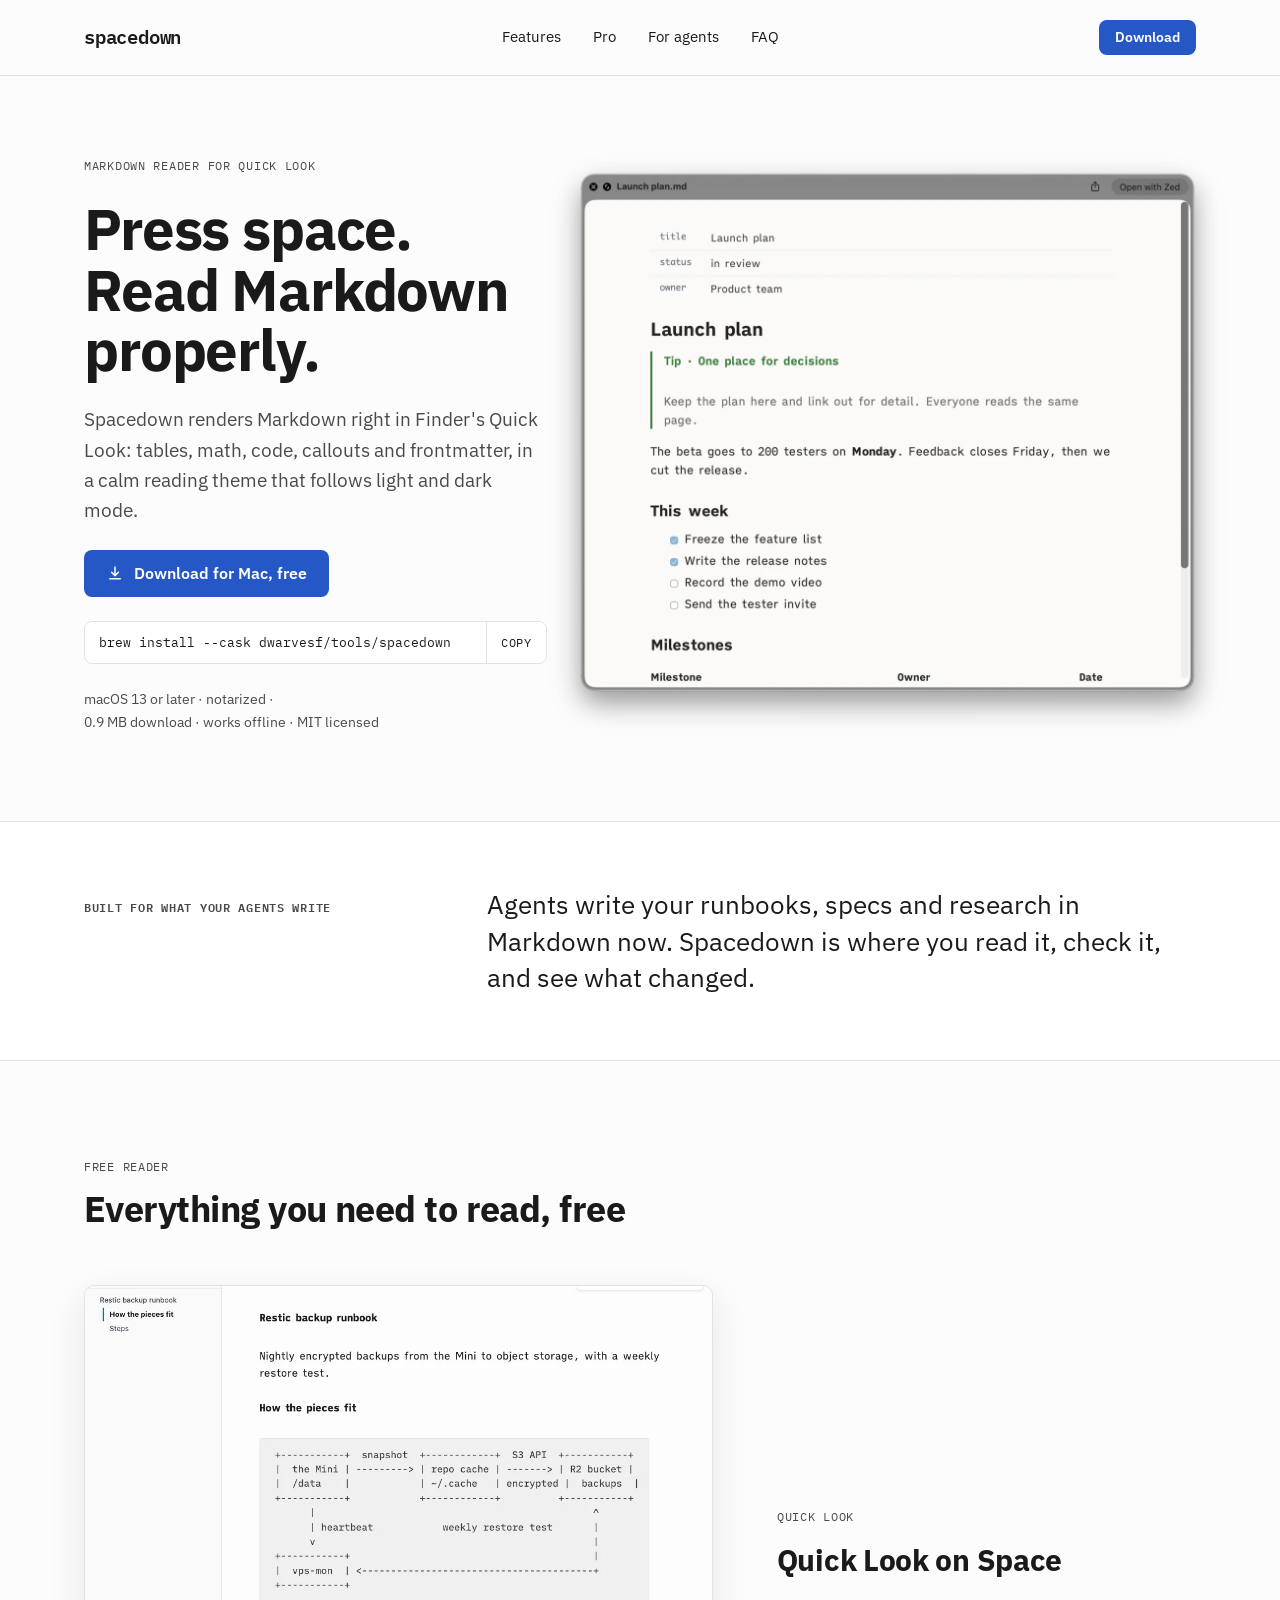
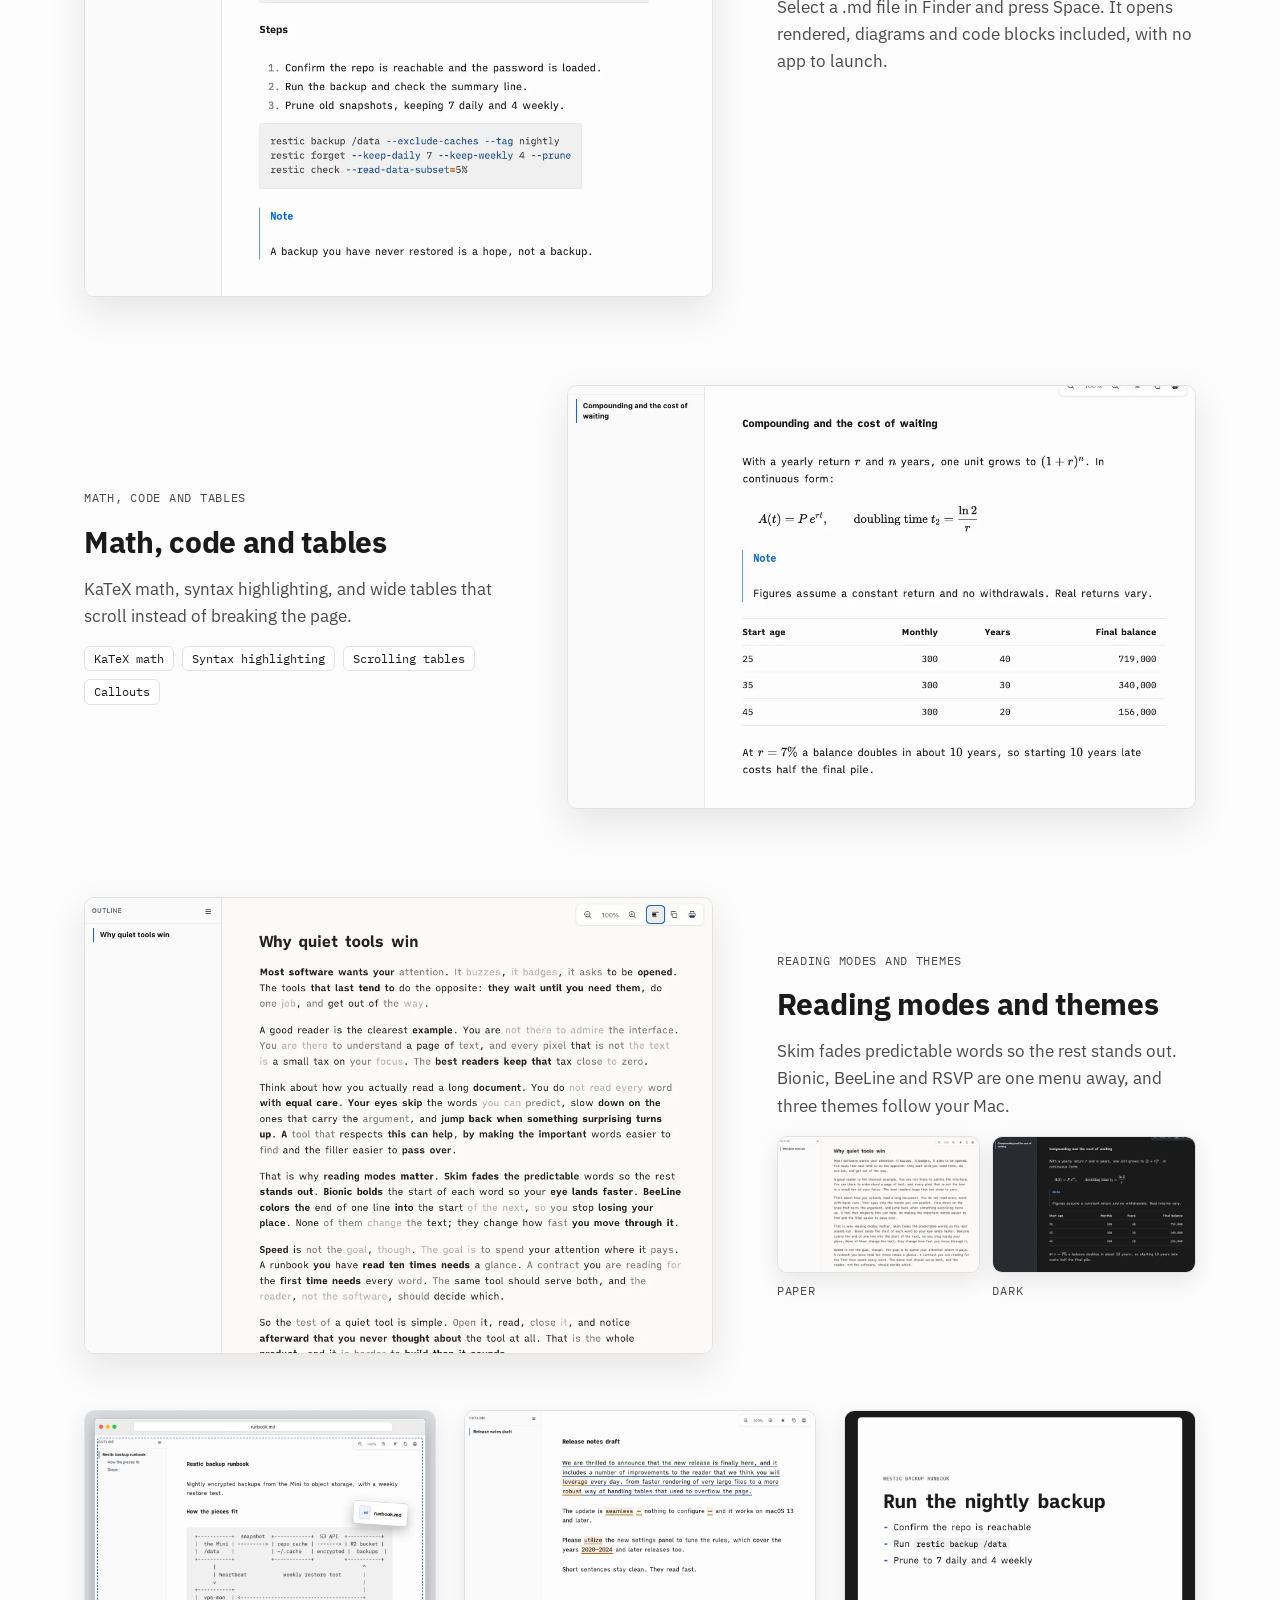
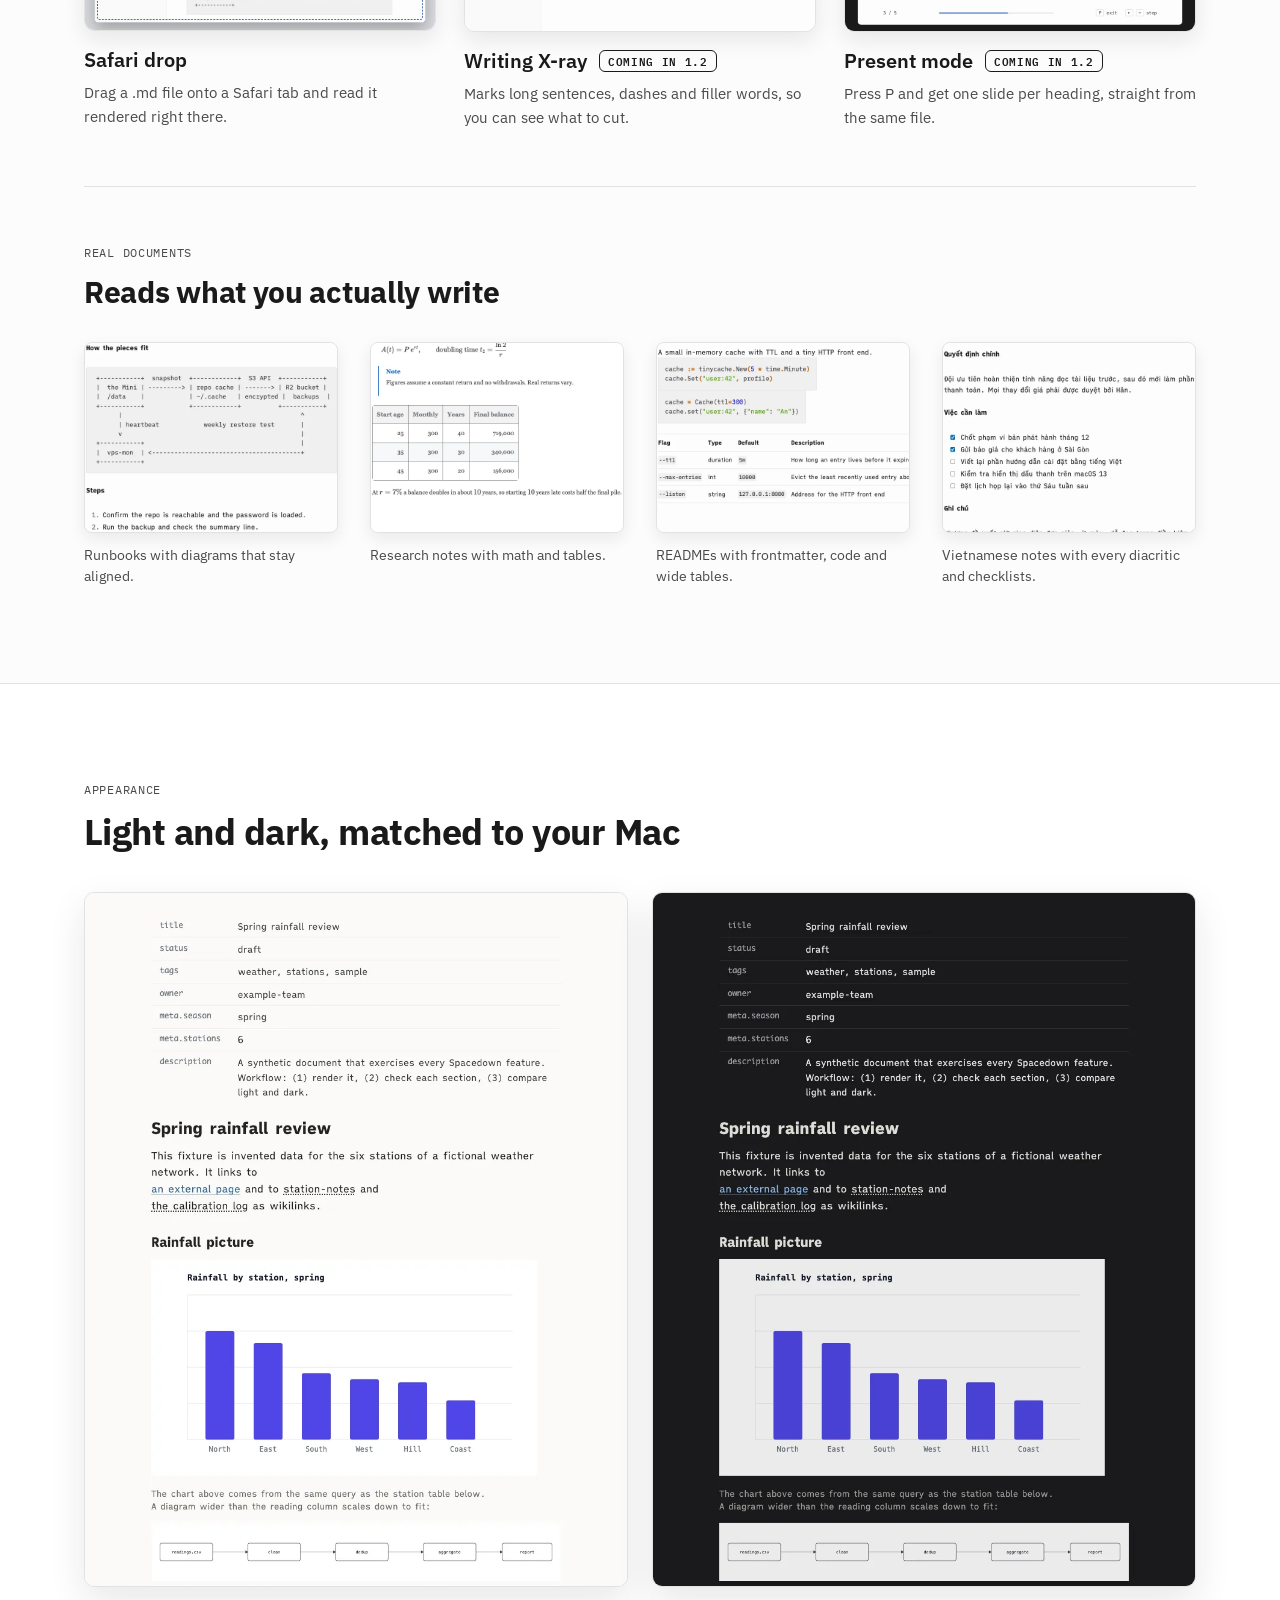
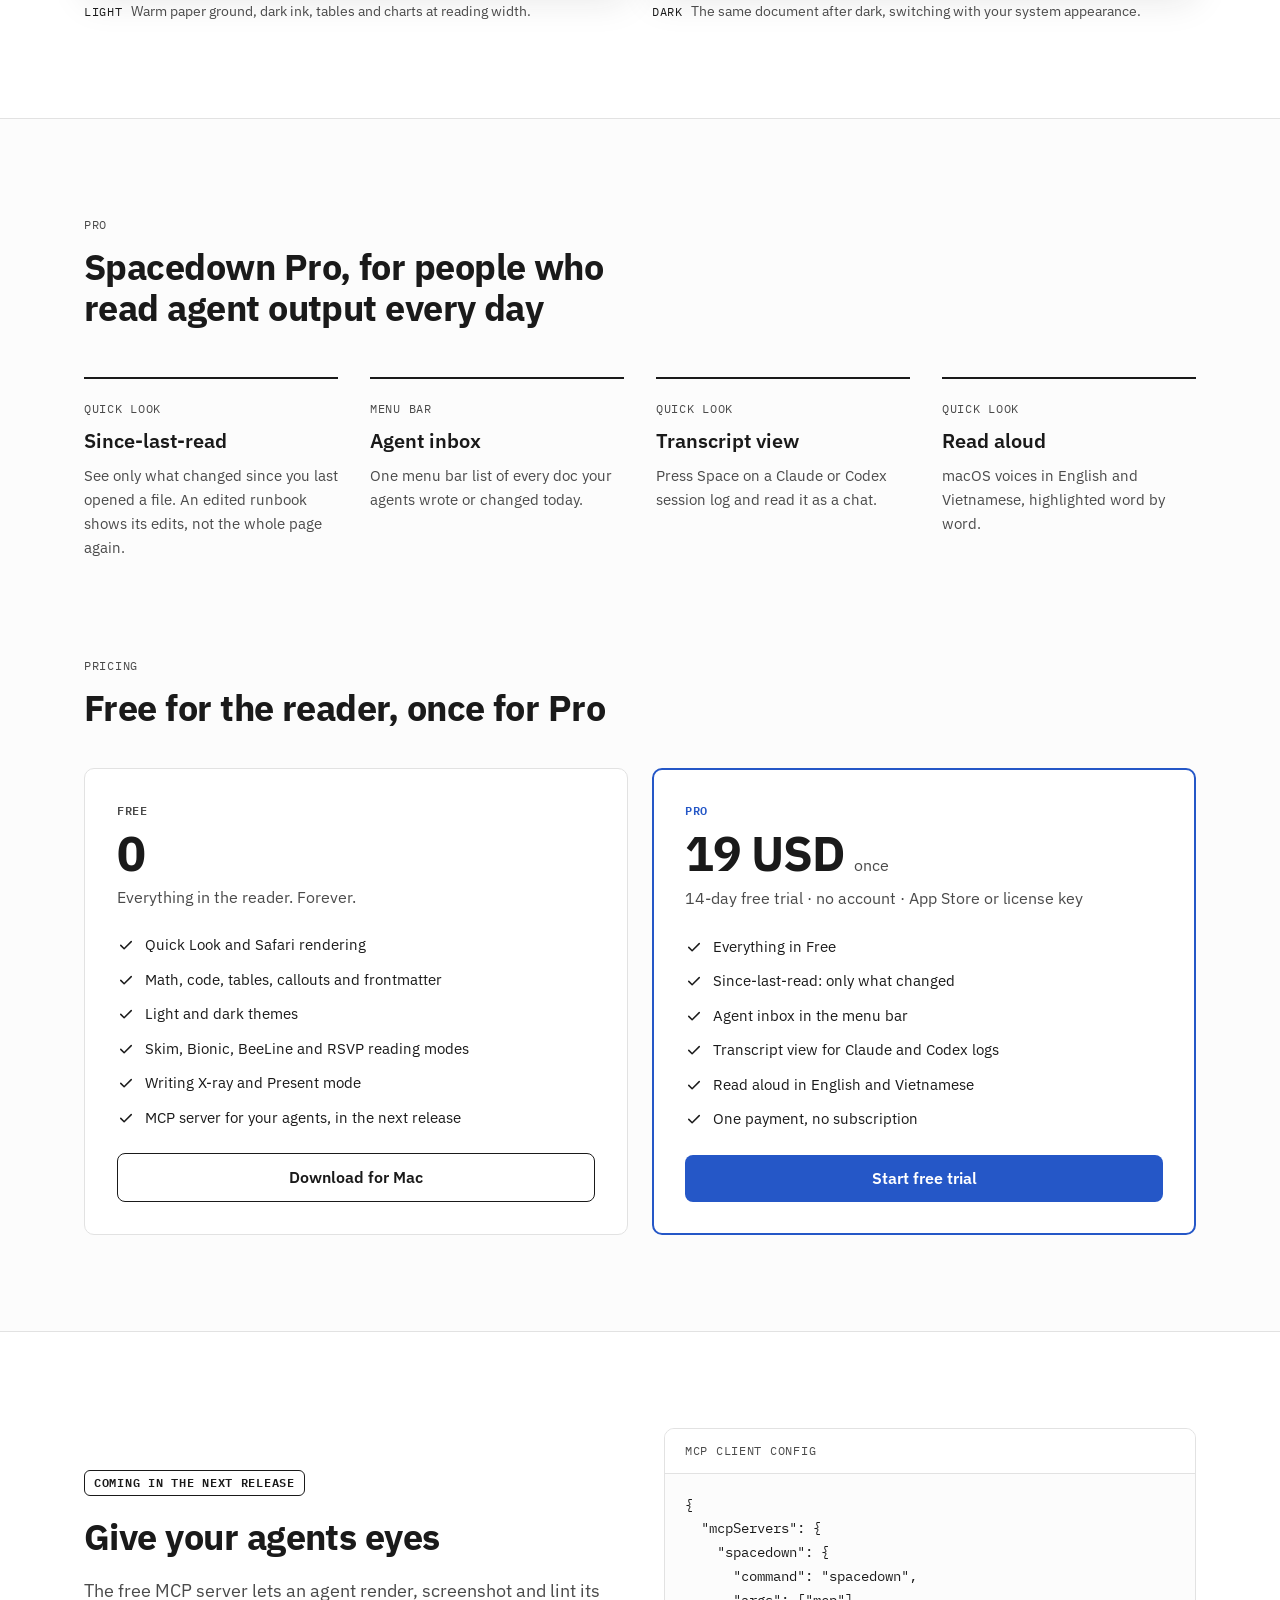
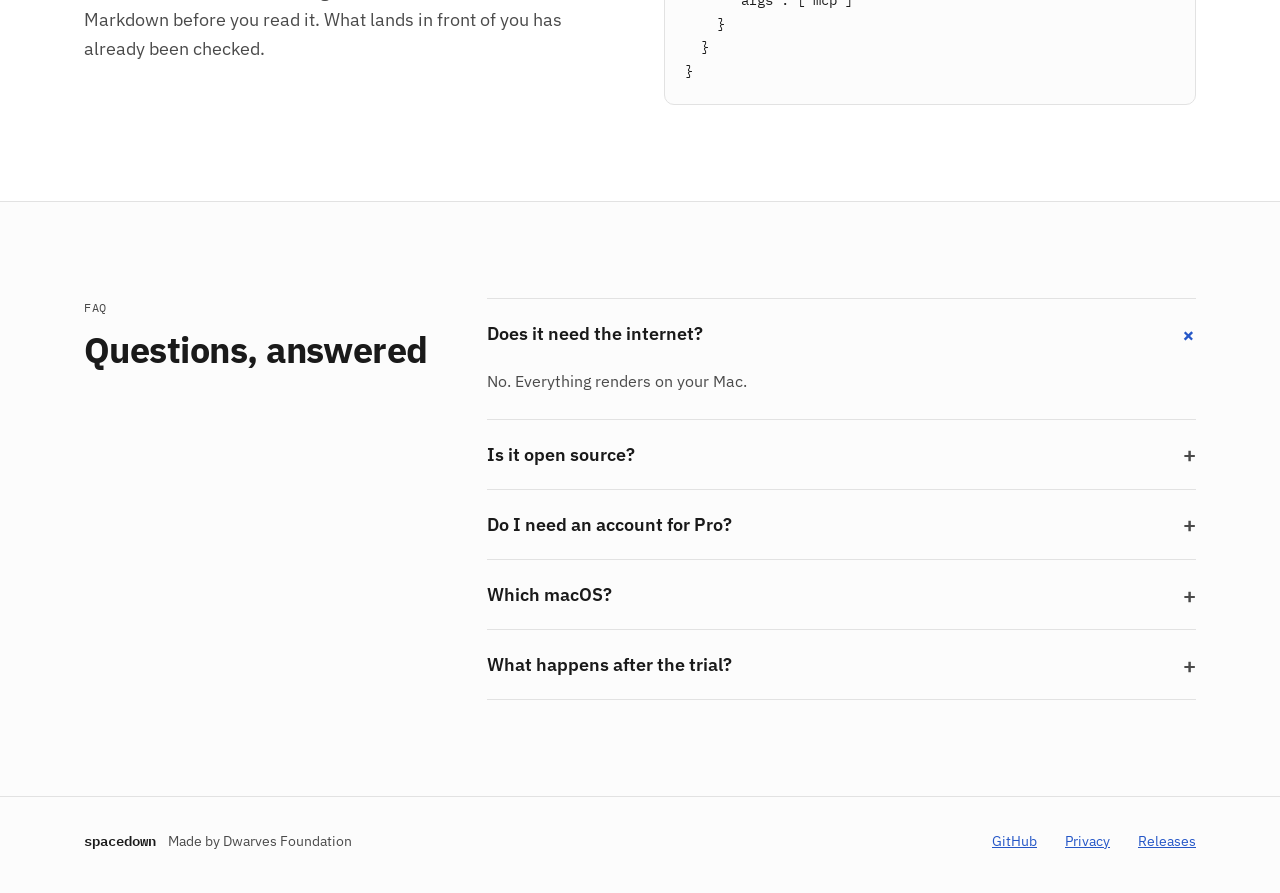
==== site/index.html @ 052a2256 "fix(site): track the landing page HTML that .gitignore dropped" ====
<!doctype html>
<html lang="en">
<head>
<meta charset="utf-8">
<meta name="viewport" content="width=device-width, initial-scale=1">
<title>Spacedown</title>
<meta name="description" content="Spacedown renders Markdown right in Finder's Quick Look: tables, math, code, callouts and frontmatter, in a calm reading theme that follows light and dark mode.">
<link rel="icon" type="image/png" sizes="32x32" href="assets/favicon-32.png">
<link rel="apple-touch-icon" href="assets/apple-touch-icon.png">
<!-- og:image and twitter:image paths are relative; set absolute URLs once the site domain is fixed -->
<meta property="og:type" content="website">
<meta property="og:site_name" content="Spacedown">
<meta property="og:title" content="Spacedown: press space, read Markdown properly">
<meta property="og:description" content="A Markdown reader for Quick Look. Tables, math, code, callouts and frontmatter, in a calm reading theme that follows light and dark mode.">
<meta property="og:image" content="assets/og-image.png">
<meta property="og:image:width" content="1200">
<meta property="og:image:height" content="630">
<meta property="og:image:alt" content="Spacedown previewing a Markdown file in Finder's Quick Look panel">
<meta name="twitter:card" content="summary_large_image">
<meta name="twitter:title" content="Spacedown: press space, read Markdown properly">
<meta name="twitter:description" content="A Markdown reader for Quick Look. Free, offline, MIT licensed.">
<meta name="twitter:image" content="assets/og-image.png">
<link rel="preconnect" href="https://fonts.googleapis.com">
<link rel="preconnect" href="https://fonts.gstatic.com" crossorigin>
<link rel="stylesheet" href="https://fonts.googleapis.com/css2?family=IBM+Plex+Mono:wght@400;600&amp;family=IBM+Plex+Sans:wght@400;600;700&amp;display=swap">
<link rel="stylesheet" href="styles.css">
</head>
<body>
<svg width="0" height="0" style="position:absolute" aria-hidden="true"><symbol id="tick" viewBox="0 0 24 24" fill="none" stroke="#1a1a1a" stroke-width="2" stroke-linecap="round" stroke-linejoin="round"><path d="M5 12.5l4.5 4.5L19 7.5"/></symbol></svg>

<header class="site-header">
<div class="wrap nav">
<a class="brand" href="#top">spacedown</a>
<nav class="nav-links" aria-label="Main">
<a href="#features">Features</a>
<a href="#pro">Pro</a>
<a href="#agents">For agents</a>
<a href="#faq">FAQ</a>
</nav>
<a class="btn btn-primary btn-sm" href="https://github.com/dwarvesf/spacedown/releases/latest">Download</a>
</div>
</header>

<main id="top">

<section class="hero-sec">
<div class="wrap hero">
<div class="hero-copy">
<div class="eyebrow">Markdown reader for Quick Look</div>
<h1 class="h1">Press space. Read Markdown properly.</h1>
<p class="hero-sub">Spacedown renders Markdown right in Finder's Quick Look: tables, math, code, callouts and frontmatter, in a calm reading theme that follows light and dark mode.</p>
<a class="btn btn-primary btn-lg" href="https://github.com/dwarvesf/spacedown/releases/latest">
<svg width="18" height="18" viewBox="0 0 24 24" fill="none" stroke="currentColor" stroke-width="2" stroke-linecap="round" stroke-linejoin="round" aria-hidden="true"><path d="M12 4v11"/><path d="M7.5 11 12 15.5 16.5 11"/><path d="M5 19.5h14"/></svg>
Download for Mac, free</a>
<div class="install">
<code>brew install --cask dwarvesf/tools/spacedown</code>
<button class="copy" type="button" data-copy="brew install --cask dwarvesf/tools/spacedown">Copy</button>
</div>
<p class="facts"><span>macOS 13 or later</span> · <span>notarized</span> · <span>0.9 MB download</span> · <span>works offline</span> · <span>MIT licensed</span></p>
</div>
<div class="hero-img">
<img src="assets/hero.webp" alt="Spacedown previewing a Markdown file in Finder's Quick Look panel" width="1400" height="1206" fetchpriority="high">
</div>
</div>
</section>

<section class="sec-white">
<div class="wrap band">
<h2 class="eyebrow eyebrow-strong">Built for what your agents write</h2>
<p class="lede">Agents write your runbooks, specs and research in Markdown now. Spacedown is where you read it, check it, and see what changed.</p>
</div>
</section>

<section id="features" class="sec">
<div class="wrap features-inner">
<div class="sec-head">
<div class="eyebrow">Free reader</div>
<h2 class="h2">Everything you need to read, free</h2>
</div>
<div class="feats">
<div class="feat">
<div class="feat-img"><img class="shot" src="assets/feat-quicklook.webp" alt="Spacedown rendering a restic backup runbook with a box drawing diagram, numbered steps, a bash block and a callout" width="1100" height="1070" loading="lazy"></div>
<div class="feat-txt">
<div class="eyebrow">Quick Look</div>
<h3 class="h3">Quick Look on Space</h3>
<p>Select a .md file in Finder and press Space. It opens rendered, diagrams and code blocks included, with no app to launch.</p>
</div>
</div>
<div class="feat feat-r">
<div class="feat-img"><img class="shot" src="assets/feat-math.webp" alt="Spacedown rendering a research note with display math, a callout and a table" width="1100" height="740" loading="lazy"></div>
<div class="feat-txt">
<div class="eyebrow">Math, code and tables</div>
<h3 class="h3">Math, code and tables</h3>
<p>KaTeX math, syntax highlighting, and wide tables that scroll instead of breaking the page.</p>
<ul class="chips"><li>KaTeX math</li><li>Syntax highlighting</li><li>Scrolling tables</li><li>Callouts</li></ul>
</div>
</div>
<div class="feat">
<div class="feat-img"><img class="shot" src="assets/feat-skim.webp" alt="Spacedown in Skim reading mode, fading predictable words in an essay" width="1100" height="800" loading="lazy"></div>
<div class="feat-txt">
<div class="eyebrow">Reading modes and themes</div>
<h3 class="h3">Reading modes and themes</h3>
<p>Skim fades predictable words so the rest stands out. Bionic, BeeLine and RSVP are one menu away, and three themes follow your Mac.</p>
<div class="themes">
<figure><img class="shot shot-s shot-t" src="assets/theme-paper.webp" alt="The same essay in the Paper theme" width="1100" height="800" loading="lazy"><figcaption class="eyebrow">Paper</figcaption></figure>
<figure><img class="shot shot-s shot-t" src="assets/theme-dark.webp" alt="The research note in dark mode" width="1100" height="740" loading="lazy"><figcaption class="eyebrow">Dark</figcaption></figure>
</div>
</div>
</div>
</div>
<div class="cards">
<article class="card">
<img class="shot shot-s card-img" src="assets/card-safari.webp" alt="A Markdown file being dragged onto a Safari tab and shown rendered" width="1100" height="700" loading="lazy">
<div class="card-txt">
<h3 class="h4">Safari drop</h3>
<p>Drag a .md file onto a Safari tab and read it rendered right there.</p>
</div>
</article>
<article class="card">
<img class="shot shot-s" src="assets/card-xray.webp" alt="Writing X-ray marking a long sentence, dashes and filler words" width="1100" height="690" loading="lazy">
<div class="card-txt">
<div class="card-title"><h3 class="h4">Writing X-ray</h3><span class="tag">Coming in 1.2</span></div>
<p>Marks long sentences, dashes and filler words, so you can see what to cut.</p>
</div>
</article>
<article class="card">
<img class="shot shot-s" src="assets/card-present.webp" alt="Present mode showing one slide for a heading" width="1100" height="690" loading="lazy">
<div class="card-txt">
<div class="card-title"><h3 class="h4">Present mode</h3><span class="tag">Coming in 1.2</span></div>
<p>Press P and get one slide per heading, straight from the same file.</p>
</div>
</article>
</div>
<div class="strip">
<div class="sec-head">
<div class="eyebrow">Real documents</div>
<h3 class="h3">Reads what you actually write</h3>
</div>
<div class="grid4">
<figure>
<div class="tw"><img src="assets/doc-runbook.webp" alt="A backup runbook with a box drawing diagram" width="1100" height="800" loading="lazy" style="margin-top:-35%"></div>
<figcaption>Runbooks with diagrams that stay aligned.</figcaption>
</figure>
<figure>
<div class="tw"><img src="assets/doc-research.webp" alt="A research note with math and a table in the serif theme" width="1100" height="640" loading="lazy" style="margin-top:-17%"></div>
<figcaption>Research notes with math and tables.</figcaption>
</figure>
<figure>
<div class="tw"><img src="assets/doc-readme.webp" alt="A project README with code in two languages and a wide table" width="1100" height="680" loading="lazy" style="margin-top:-23%"></div>
<figcaption>READMEs with frontmatter, code and wide tables.</figcaption>
</figure>
<figure>
<div class="tw"><img src="assets/doc-vietnamese.webp" alt="A Vietnamese meeting note with full diacritics and a checklist" width="1100" height="800" loading="lazy" style="margin-top:-40%"></div>
<figcaption>Vietnamese notes with every diacritic and checklists.</figcaption>
</figure>
</div>
</div>
</div>
</section>

<section class="sec sec-white">
<div class="wrap appearance-inner">
<div class="sec-head">
<div class="eyebrow">Appearance</div>
<h2 class="h2">Light and dark, matched to your Mac</h2>
</div>
<div class="grid2">
<figure>
<img class="shot" src="assets/appearance-light.webp" alt="Spacedown rendering a rainfall review document in light mode, with frontmatter, a chart and a diagram" width="900" height="1150" loading="lazy">
<figcaption><span class="eyebrow">Light</span>Warm paper ground, dark ink, tables and charts at reading width.</figcaption>
</figure>
<figure>
<img class="shot" src="assets/appearance-dark.webp" alt="Spacedown rendering the same rainfall review document in dark mode" width="900" height="1150" loading="lazy">
<figcaption><span class="eyebrow">Dark</span>The same document after dark, switching with your system appearance.</figcaption>
</figure>
</div>
</div>
</section>

<section id="pro" class="sec">
<div class="wrap pro-inner">
<div class="sec-head sec-head-wide">
<div class="eyebrow">Pro</div>
<h2 class="h2">Spacedown Pro, for people who read agent output every day</h2>
</div>
<div class="grid4">
<div class="pro-item">
<div class="eyebrow">Quick Look</div>
<h3 class="h4">Since-last-read</h3>
<p>See only what changed since you last opened a file. An edited runbook shows its edits, not the whole page again.</p>
</div>
<div class="pro-item">
<div class="eyebrow">Menu bar</div>
<h3 class="h4">Agent inbox</h3>
<p>One menu bar list of every doc your agents wrote or changed today.</p>
</div>
<div class="pro-item">
<div class="eyebrow">Quick Look</div>
<h3 class="h4">Transcript view</h3>
<p>Press Space on a Claude or Codex session log and read it as a chat.</p>
</div>
<div class="pro-item">
<div class="eyebrow">Quick Look</div>
<h3 class="h4">Read aloud</h3>
<p>macOS voices in English and Vietnamese, highlighted word by word.</p>
</div>
</div>
</div>
</section>

<section id="pricing" class="sec pricing-sec">
<div class="wrap pricing-inner">
<div class="sec-head">
<div class="eyebrow">Pricing</div>
<h2 class="h2">Free for the reader, once for Pro</h2>
</div>
<div class="grid2 pricing-grid">
<article class="price">
<div class="price-head">
<div class="eyebrow eyebrow-strong">Free</div>
<div class="price-amount"><strong>0</strong></div>
<p>Everything in the reader. Forever.</p>
</div>
<ul class="ticks">
<li><svg width="18" height="18" aria-hidden="true"><use href="#tick"/></svg>Quick Look and Safari rendering</li>
<li><svg width="18" height="18" aria-hidden="true"><use href="#tick"/></svg>Math, code, tables, callouts and frontmatter</li>
<li><svg width="18" height="18" aria-hidden="true"><use href="#tick"/></svg>Light and dark themes</li>
<li><svg width="18" height="18" aria-hidden="true"><use href="#tick"/></svg>Skim, Bionic, BeeLine and RSVP reading modes</li>
<li><svg width="18" height="18" aria-hidden="true"><use href="#tick"/></svg>Writing X-ray and Present mode</li>
<li><svg width="18" height="18" aria-hidden="true"><use href="#tick"/></svg>MCP server for your agents, in the next release</li>
</ul>
<a class="btn btn-ghost btn-lg btn-block" href="https://github.com/dwarvesf/spacedown/releases/latest">Download for Mac</a>
</article>
<article class="price price-pro">
<div class="price-head">
<div class="eyebrow eyebrow-strong" style="color:var(--accent)">Pro</div>
<div class="price-amount"><strong>19 USD</strong><span>once</span></div>
<p>14-day free trial · no account · App Store or license key</p>
</div>
<ul class="ticks">
<li><svg width="18" height="18" aria-hidden="true"><use href="#tick"/></svg>Everything in Free</li>
<li><svg width="18" height="18" aria-hidden="true"><use href="#tick"/></svg>Since-last-read: only what changed</li>
<li><svg width="18" height="18" aria-hidden="true"><use href="#tick"/></svg>Agent inbox in the menu bar</li>
<li><svg width="18" height="18" aria-hidden="true"><use href="#tick"/></svg>Transcript view for Claude and Codex logs</li>
<li><svg width="18" height="18" aria-hidden="true"><use href="#tick"/></svg>Read aloud in English and Vietnamese</li>
<li><svg width="18" height="18" aria-hidden="true"><use href="#tick"/></svg>One payment, no subscription</li>
</ul>
<a class="btn btn-primary btn-lg btn-block" href="#pro">Start free trial</a>
</article>
</div>
</div>
</section>

<section id="agents" class="sec sec-white">
<div class="wrap agents">
<div class="agents-copy">
<span class="tag tag-lg">Coming in the next release</span>
<h2 class="h2">Give your agents eyes</h2>
<p>The free MCP server lets an agent render, screenshot and lint its Markdown before you read it. What lands in front of you has already been checked.</p>
</div>
<div class="code">
<div class="eyebrow">MCP client config</div>
<pre>{
  "mcpServers": {
    "spacedown": {
      "command": "spacedown",
      "args": ["mcp"]
    }
  }
}</pre>
</div>
</div>
</section>

<section id="faq" class="sec">
<div class="wrap faq">
<div class="faq-head">
<div class="eyebrow">FAQ</div>
<h2 class="h2">Questions, answered</h2>
</div>
<div class="faq-list">
<details open>
<summary>Does it need the internet?</summary>
<p>No. Everything renders on your Mac.</p>
</details>
<details>
<summary>Is it open source?</summary>
<p>The reader is MIT licensed. Pro features are a paid add-on.</p>
</details>
<details>
<summary>Do I need an account for Pro?</summary>
<p>No. Buy in the App Store or get a license key.</p>
</details>
<details>
<summary>Which macOS?</summary>
<p>macOS 13 or later.</p>
</details>
<details>
<summary>What happens after the trial?</summary>
<p>The free reader keeps working. Pro features lock until you buy.</p>
</details>
</div>
</div>
</section>

</main>

<footer class="site-footer">
<div class="wrap foot">
<div><span class="foot-brand">spacedown</span>Made by Dwarves Foundation</div>
<nav aria-label="Footer">
<a href="https://github.com/dwarvesf/spacedown">GitHub</a>
<a href="privacy.html">Privacy</a>
<a href="https://github.com/dwarvesf/spacedown/releases">Releases</a>
</nav>
</div>
</footer>

<script>
document.querySelectorAll('button[data-copy]').forEach(function (b) {
  b.addEventListener('click', function () {
    if (!navigator.clipboard) return;
    navigator.clipboard.writeText(b.dataset.copy).then(function () { b.textContent = 'Copied'; }, function () {});
  });
});
</script>
</body>
</html>
---- site/styles.css ----
:root {
  --bg: #fcfcfc;
  --surface: #ffffff;
  --ink: #1a1a1a;
  --soft: #4a4a4a;
  --rule: #e2e2e2;
  --accent: #2557c7;
  --accent-deep: #1a3f94;
  --hover: #f0f0f0;
  --sans: "IBM Plex Sans", system-ui, -apple-system, "Segoe UI", sans-serif;
  --mono: "IBM Plex Mono", ui-monospace, "SF Mono", Menlo, Consolas, monospace;
  color-scheme: light;
}

*, *::before, *::after { box-sizing: border-box; }

html { scroll-behavior: smooth; scroll-padding-top: 16px; }

body {
  margin: 0;
  background: var(--bg);
  color: var(--ink);
  font-family: var(--sans);
  font-size: 16px;
  line-height: 1.6;
  -webkit-font-smoothing: antialiased;
}

img { display: block; max-width: 100%; height: auto; }
h1, h2, h3, p, figure, ul { margin: 0; }
h1, h2, h3 { text-wrap: balance; }

a { color: var(--accent); }
a:hover { color: var(--accent-deep); }
a:focus-visible, button:focus-visible, summary:focus-visible {
  outline: 2px solid var(--accent);
  outline-offset: 3px;
  border-radius: 4px;
}

.wrap { max-width: 1160px; margin: 0 auto; padding: 0 24px; }

.eyebrow {
  font-family: var(--mono);
  font-size: 12px;
  letter-spacing: 0.06em;
  text-transform: uppercase;
  color: var(--soft);
}
.eyebrow-strong { font-weight: 600; }

.sec { padding-top: 96px; padding-bottom: 96px; }
.sec-white { background: var(--surface); border-top: 1px solid var(--rule); border-bottom: 1px solid var(--rule); }
.sec-head { display: flex; flex-direction: column; gap: 12px; max-width: 640px; }
.sec-head-wide { max-width: 760px; }
.stack { display: flex; flex-direction: column; }

.h1 { font-size: 58px; line-height: 1.04; letter-spacing: -0.02em; font-weight: 700; }
.h2 { font-size: 36px; line-height: 1.15; letter-spacing: -0.015em; font-weight: 700; }
.h3 { font-size: 30px; line-height: 1.2; letter-spacing: -0.01em; font-weight: 700; }
.h4 { font-size: 20px; line-height: 1.3; font-weight: 600; }
.lede { font-size: 26px; line-height: 1.4; max-width: 26em; text-wrap: pretty; }

/* buttons */
.btn {
  display: inline-flex;
  align-items: center;
  justify-content: center;
  gap: 10px;
  font-weight: 600;
  line-height: 1.2;
  border-radius: 8px;
  text-decoration: none;
}
.btn-primary { background: var(--accent); color: #fff; }
.btn-primary:hover { background: var(--accent-deep); color: #fff; }
.btn-ghost { background: var(--surface); color: var(--ink); border: 1px solid var(--ink); }
.btn-ghost:hover { background: var(--hover); color: var(--ink); }
.btn-lg { font-size: 16px; padding: 14px 22px; }
.btn-sm { font-size: 14px; padding: 9px 16px; }
.btn-block { display: flex; width: 100%; }

/* header */
.site-header { border-bottom: 1px solid var(--rule); }
.nav {
  display: flex;
  flex-wrap: wrap;
  align-items: center;
  justify-content: space-between;
  gap: 16px 32px;
  padding-top: 20px;
  padding-bottom: 20px;
}
.brand {
  display: inline-flex;
  align-items: center;
  gap: 10px;
  font-family: var(--mono);
  font-weight: 600;
  font-size: 19px;
  letter-spacing: -0.01em;
  color: var(--ink);
  text-decoration: none;
}
.brand:hover { color: var(--ink); }
.brand img { border-radius: 6px; }
.nav-links { display: flex; flex-wrap: wrap; align-items: center; gap: 8px 32px; font-size: 15px; }
.nav-links a { color: var(--ink); text-decoration: none; }
.nav-links a:hover { color: var(--accent); text-decoration: underline; text-underline-offset: 4px; }

/* hero */
.hero-sec { padding-top: 72px; padding-bottom: 80px; }
.hero { display: grid; grid-template-columns: minmax(0, 4.5fr) minmax(0, 6fr); gap: 32px; align-items: center; }
.hero-copy { display: flex; flex-direction: column; gap: 24px; align-items: flex-start; min-width: 0; }
.hero-sub { font-size: 19px; line-height: 1.6; color: var(--soft); max-width: 30em; }
.install { display: flex; align-items: stretch; width: 100%; border: 1px solid var(--rule); border-radius: 8px; background: var(--surface); }
.install code {
  flex: 1;
  min-width: 0;
  padding: 11px 14px;
  font-family: var(--mono);
  font-size: 13px;
  line-height: 1.5;
  user-select: all;
  overflow-wrap: anywhere;
}
.install button {
  flex-shrink: 0;
  border: 0;
  border-left: 1px solid var(--rule);
  background: var(--surface);
  color: var(--ink);
  font-family: var(--mono);
  font-size: 12px;
  letter-spacing: 0.06em;
  text-transform: uppercase;
  padding: 0 14px;
  border-radius: 0 7px 7px 0;
  cursor: pointer;
}
.install button:hover { background: var(--hover); }
.facts { font-size: 14px; color: var(--soft); text-wrap: balance; }
.facts span { white-space: nowrap; }
.hero-img { min-width: 0; }
.hero-img img { margin: 0 -36px; width: calc(100% + 72px); max-width: none; }

/* band */
.band { display: grid; grid-template-columns: minmax(0, 4fr) minmax(0, 8fr); gap: 48px; align-items: start; padding-top: 64px; padding-bottom: 64px; }
.band h2 { padding-top: 12px; }

/* features */
.features-inner { display: flex; flex-direction: column; gap: 56px; }
.feats { display: flex; flex-direction: column; gap: 88px; }
.feat { display: grid; grid-template-columns: minmax(0, 3fr) minmax(0, 2fr); gap: 64px; align-items: center; }
.feat-r { grid-template-columns: minmax(0, 2fr) minmax(0, 3fr); }
.feat-r .feat-img { order: 2; }
.feat-img { min-width: 0; }
.feat-txt { display: flex; flex-direction: column; gap: 16px; align-items: flex-start; min-width: 0; }
.feat-txt p { font-size: 17px; line-height: 1.6; color: var(--soft); max-width: 28em; }
.chips { display: flex; flex-wrap: wrap; gap: 8px; list-style: none; padding: 0; }
.chips li {
  font-family: var(--mono);
  font-size: 12px;
  border: 1px solid var(--rule);
  background: var(--surface);
  border-radius: 6px;
  padding: 4px 9px;
  line-height: 1.3;
}

.shot { width: 100%; border: 1px solid var(--rule); border-radius: 10px; box-shadow: 0 14px 36px rgba(26, 26, 26, 0.10); }
.shot-s { box-shadow: 0 8px 22px rgba(26, 26, 26, 0.09); }
.shot-t { aspect-ratio: 1100 / 740; object-fit: cover; object-position: left top; }
.themes { display: flex; gap: 12px; width: 100%; max-width: 28em; list-style: none; padding: 0; margin: 0; }
.themes figure { display: flex; flex-direction: column; gap: 8px; min-width: 0; flex: 1; }

.cards { display: grid; grid-template-columns: repeat(3, minmax(0, 1fr)); gap: 28px; }
.card { display: flex; flex-direction: column; gap: 16px; min-width: 0; }
.card-img { aspect-ratio: 1100 / 690; object-fit: cover; }
.card-txt { display: flex; flex-direction: column; gap: 8px; align-items: flex-start; }
.card-txt p { font-size: 15px; line-height: 1.6; color: var(--soft); }
.card-title { display: flex; flex-wrap: wrap; align-items: center; gap: 8px 12px; }
.tag {
  font-family: var(--mono);
  font-size: 11px;
  font-weight: 600;
  letter-spacing: 0.06em;
  text-transform: uppercase;
  color: var(--ink);
  border: 1px solid var(--ink);
  border-radius: 6px;
  padding: 3px 8px;
  line-height: 1.3;
}
.tag-lg { font-size: 12px; padding: 4px 9px; }

.strip { display: flex; flex-direction: column; gap: 32px; border-top: 1px solid var(--rule); padding-top: 56px; }
.grid4 { display: grid; grid-template-columns: repeat(4, minmax(0, 1fr)); gap: 32px; }
.grid4 figure { display: flex; flex-direction: column; gap: 12px; min-width: 0; }
.grid4 figcaption { font-size: 14px; line-height: 1.5; color: var(--soft); }
.tw { aspect-ratio: 4 / 3; overflow: hidden; border: 1px solid var(--rule); border-radius: 8px; background: var(--bg); box-shadow: 0 6px 16px rgba(26, 26, 26, 0.08); }
.tw img { width: 160%; max-width: none; margin-left: -44%; }

/* appearance */
.appearance-inner { display: flex; flex-direction: column; gap: 40px; }
.grid2 { display: grid; grid-template-columns: repeat(2, minmax(0, 1fr)); gap: 24px; }
.grid2 figure { display: flex; flex-direction: column; gap: 14px; min-width: 0; }
.grid2 figcaption { font-size: 14px; line-height: 1.5; color: var(--soft); }
.grid2 figcaption .eyebrow { color: var(--ink); margin-right: 8px; }

/* pro */
.pro-inner { display: flex; flex-direction: column; gap: 48px; }
.pro-item { border-top: 2px solid var(--ink); padding-top: 20px; display: flex; flex-direction: column; gap: 10px; }
.pro-item p { font-size: 15px; line-height: 1.6; color: var(--soft); }

/* pricing */
.pricing-sec { padding-top: 0; }
.pricing-inner { display: flex; flex-direction: column; gap: 40px; }
.pricing-grid { align-items: stretch; }
.price { background: var(--surface); border: 1px solid var(--rule); border-radius: 10px; padding: 32px; display: flex; flex-direction: column; gap: 24px; }
.price-pro { border: 2px solid var(--accent); padding: 31px; }
.price-head { display: flex; flex-direction: column; gap: 8px; }
.price-head p { font-size: 16px; color: var(--soft); }
.price-amount { display: flex; align-items: baseline; gap: 10px; flex-wrap: wrap; }
.price-amount strong { font-size: 48px; line-height: 1; font-weight: 700; letter-spacing: -0.02em; }
.price-amount span { font-size: 16px; color: var(--soft); }
.ticks { list-style: none; margin: 0; padding: 0; display: flex; flex-direction: column; gap: 12px; font-size: 15px; line-height: 1.5; flex: 1; }
.ticks li { display: flex; gap: 10px; align-items: flex-start; }
.ticks svg { flex-shrink: 0; margin-top: 2px; }

/* agents */
.agents { display: grid; grid-template-columns: minmax(0, 1fr) minmax(0, 1fr); gap: 48px; align-items: center; }
.agents-copy { display: flex; flex-direction: column; gap: 20px; align-items: flex-start; min-width: 0; }
.agents-copy p { font-size: 18px; line-height: 1.6; color: var(--soft); max-width: 30em; }
.code { min-width: 0; border: 1px solid var(--rule); border-radius: 10px; background: var(--bg); overflow: hidden; }
.code .eyebrow { padding: 12px 20px; border-bottom: 1px solid var(--rule); background: var(--surface); }
.code pre { margin: 0; padding: 20px; overflow-x: auto; font-family: var(--mono); font-size: 14px; line-height: 1.7; }

/* faq */
.faq { display: grid; grid-template-columns: minmax(0, 4fr) minmax(0, 8fr); gap: 48px; align-items: start; }
.faq-head { display: flex; flex-direction: column; gap: 12px; }
.faq-list { border-bottom: 1px solid var(--rule); min-width: 0; }
.faq-list details { border-top: 1px solid var(--rule); }
.faq-list summary {
  list-style: none;
  cursor: pointer;
  display: flex;
  justify-content: space-between;
  align-items: center;
  gap: 16px;
  padding: 22px 0;
  font-size: 18px;
  line-height: 1.4;
  font-weight: 600;
}
.faq-list summary::-webkit-details-marker { display: none; }
.faq-list summary::after { content: "+"; font-family: var(--mono); font-size: 22px; line-height: 1; color: var(--soft); transition: transform 0.15s; }
.faq-list details[open] > summary::after { transform: rotate(45deg); color: var(--accent); }
.faq-list details p { padding: 0 40px 24px 0; font-size: 16px; line-height: 1.65; color: var(--soft); max-width: 38em; }

/* footer */
.site-footer { border-top: 1px solid var(--rule); }
.foot {
  display: flex;
  flex-wrap: wrap;
  align-items: center;
  justify-content: space-between;
  gap: 16px 32px;
  padding-top: 32px;
  padding-bottom: 40px;
  font-size: 14px;
  color: var(--soft);
}
.foot-brand { font-family: var(--mono); font-weight: 600; color: var(--ink); margin-right: 12px; }
.foot nav { display: flex; flex-wrap: wrap; gap: 8px 28px; }

/* privacy page */
.doc { max-width: 720px; padding-top: 72px; padding-bottom: 96px; }
.doc h1 { font-size: 40px; line-height: 1.1; letter-spacing: -0.02em; margin-bottom: 24px; }
.doc p { margin-bottom: 16px; color: var(--soft); font-size: 17px; }
.doc ul { padding-left: 22px; margin-bottom: 16px; color: var(--soft); font-size: 17px; display: flex; flex-direction: column; gap: 10px; }

@media (max-width: 960px) {
  .sec { padding-top: 72px; padding-bottom: 72px; }
  .feats { gap: 64px; }
  .feat, .feat-r { grid-template-columns: minmax(0, 1fr); gap: 24px; }
  .feat-r .feat-img { order: 0; }
  .hero-sec { padding-top: 56px; padding-bottom: 56px; }
  .hero { grid-template-columns: minmax(0, 1fr); gap: 32px; }
  .hero-img img { margin: 0 -20px; width: calc(100% + 40px); }
  .cards { grid-template-columns: repeat(2, minmax(0, 1fr)); }
  .grid4 { grid-template-columns: repeat(2, minmax(0, 1fr)); gap: 36px 28px; }
  .band, .faq, .agents { grid-template-columns: minmax(0, 1fr); gap: 24px; }
}

@media (max-width: 720px) {
  .sec { padding-top: 56px; padding-bottom: 56px; }
  .feats { gap: 48px; }
  .h1 { font-size: 38px; }
  .h2 { font-size: 28px; }
  .h3 { font-size: 24px; }
  .lede { font-size: 20px; }
  .hero-sec { padding-top: 40px; padding-bottom: 40px; }
  .hero { gap: 28px; }
  .btn-lg { display: flex; width: 100%; }
  .nav { gap: 12px 16px; }
  .nav-links { order: 3; width: 100%; gap: 6px 24px; }
  .band { padding-top: 44px; padding-bottom: 44px; }
  .cards { grid-template-columns: minmax(0, 1fr); gap: 36px; }
  .strip { padding-top: 40px; gap: 24px; }
  .grid4 { grid-template-columns: repeat(2, minmax(0, 1fr)); gap: 24px 14px; }
  .pro-inner .grid4 { grid-template-columns: minmax(0, 1fr); gap: 28px; }
  .grid2 { grid-template-columns: minmax(0, 1fr); gap: 16px; }
  .price { padding: 24px; }
  .price-pro { padding: 23px; }
}

@media (prefers-reduced-motion: reduce) {
  html { scroll-behavior: auto; }
  .faq-list summary::after { transition: none; }
}
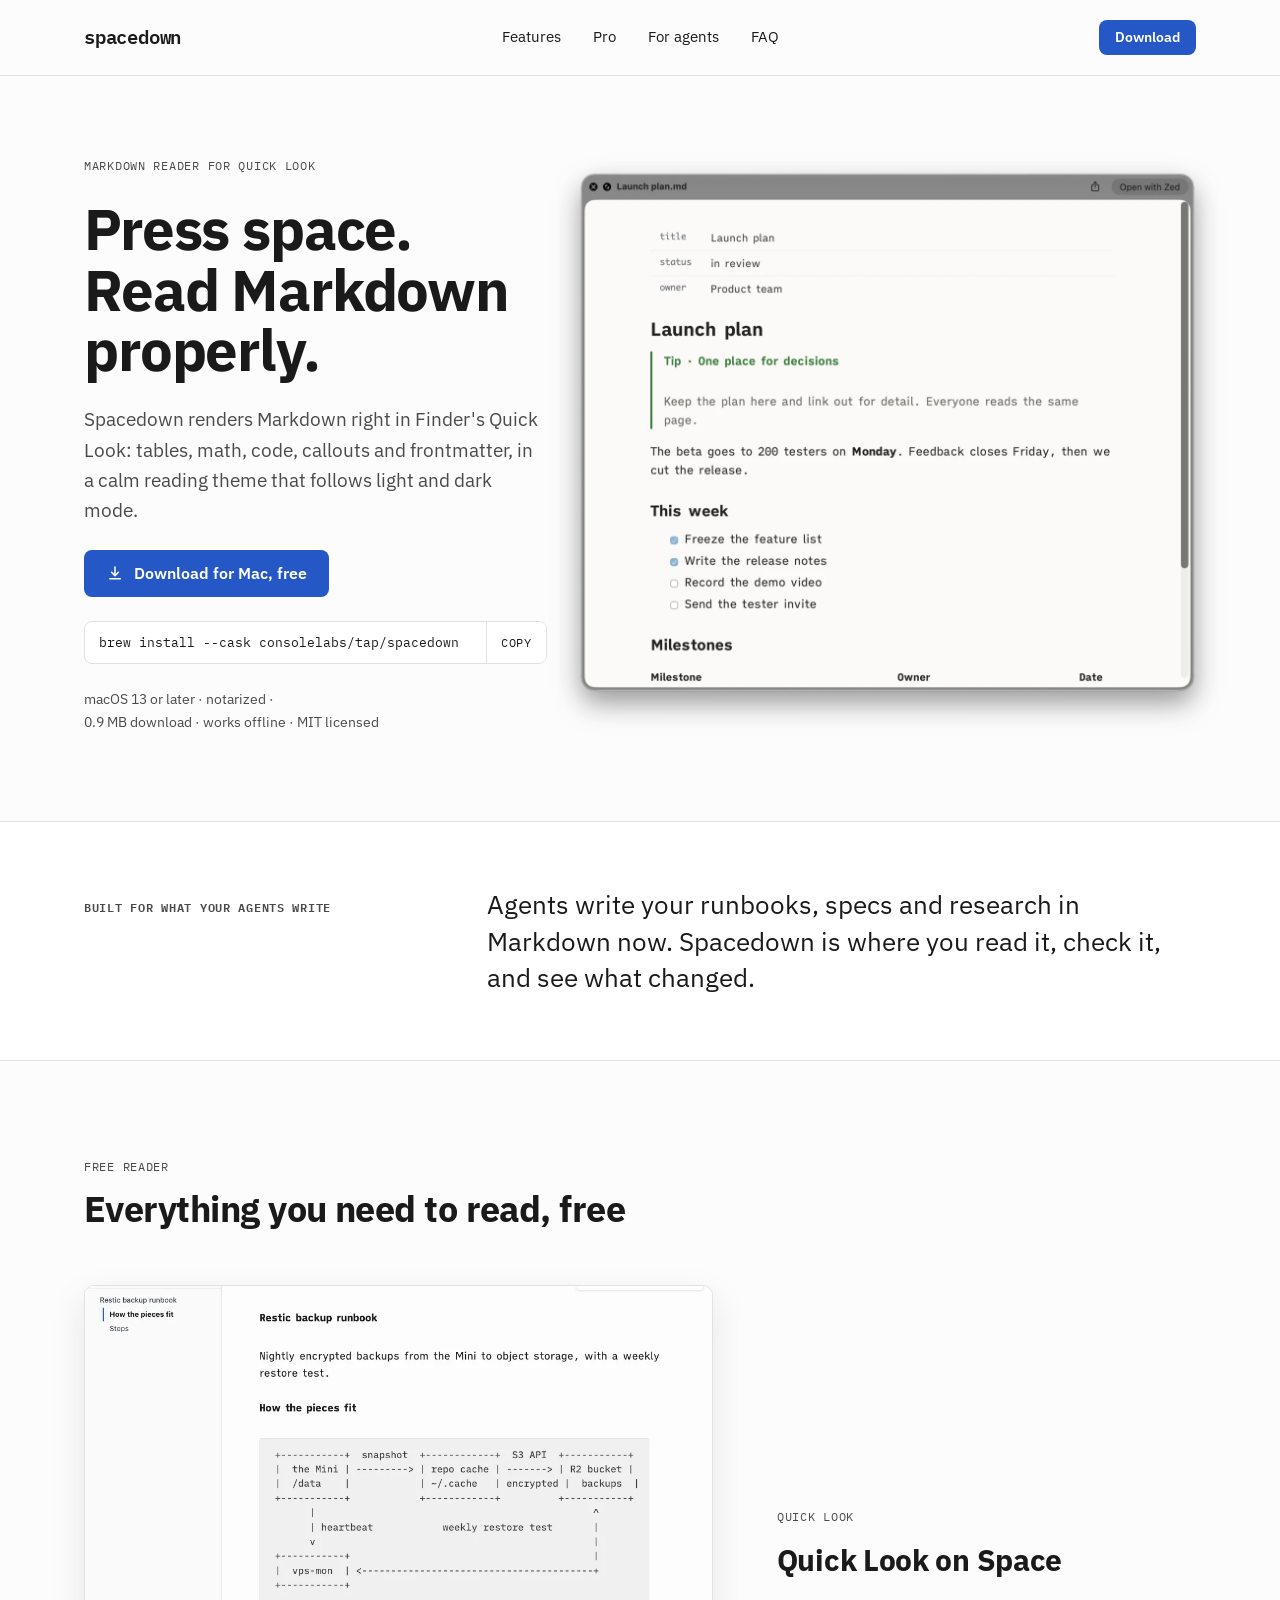
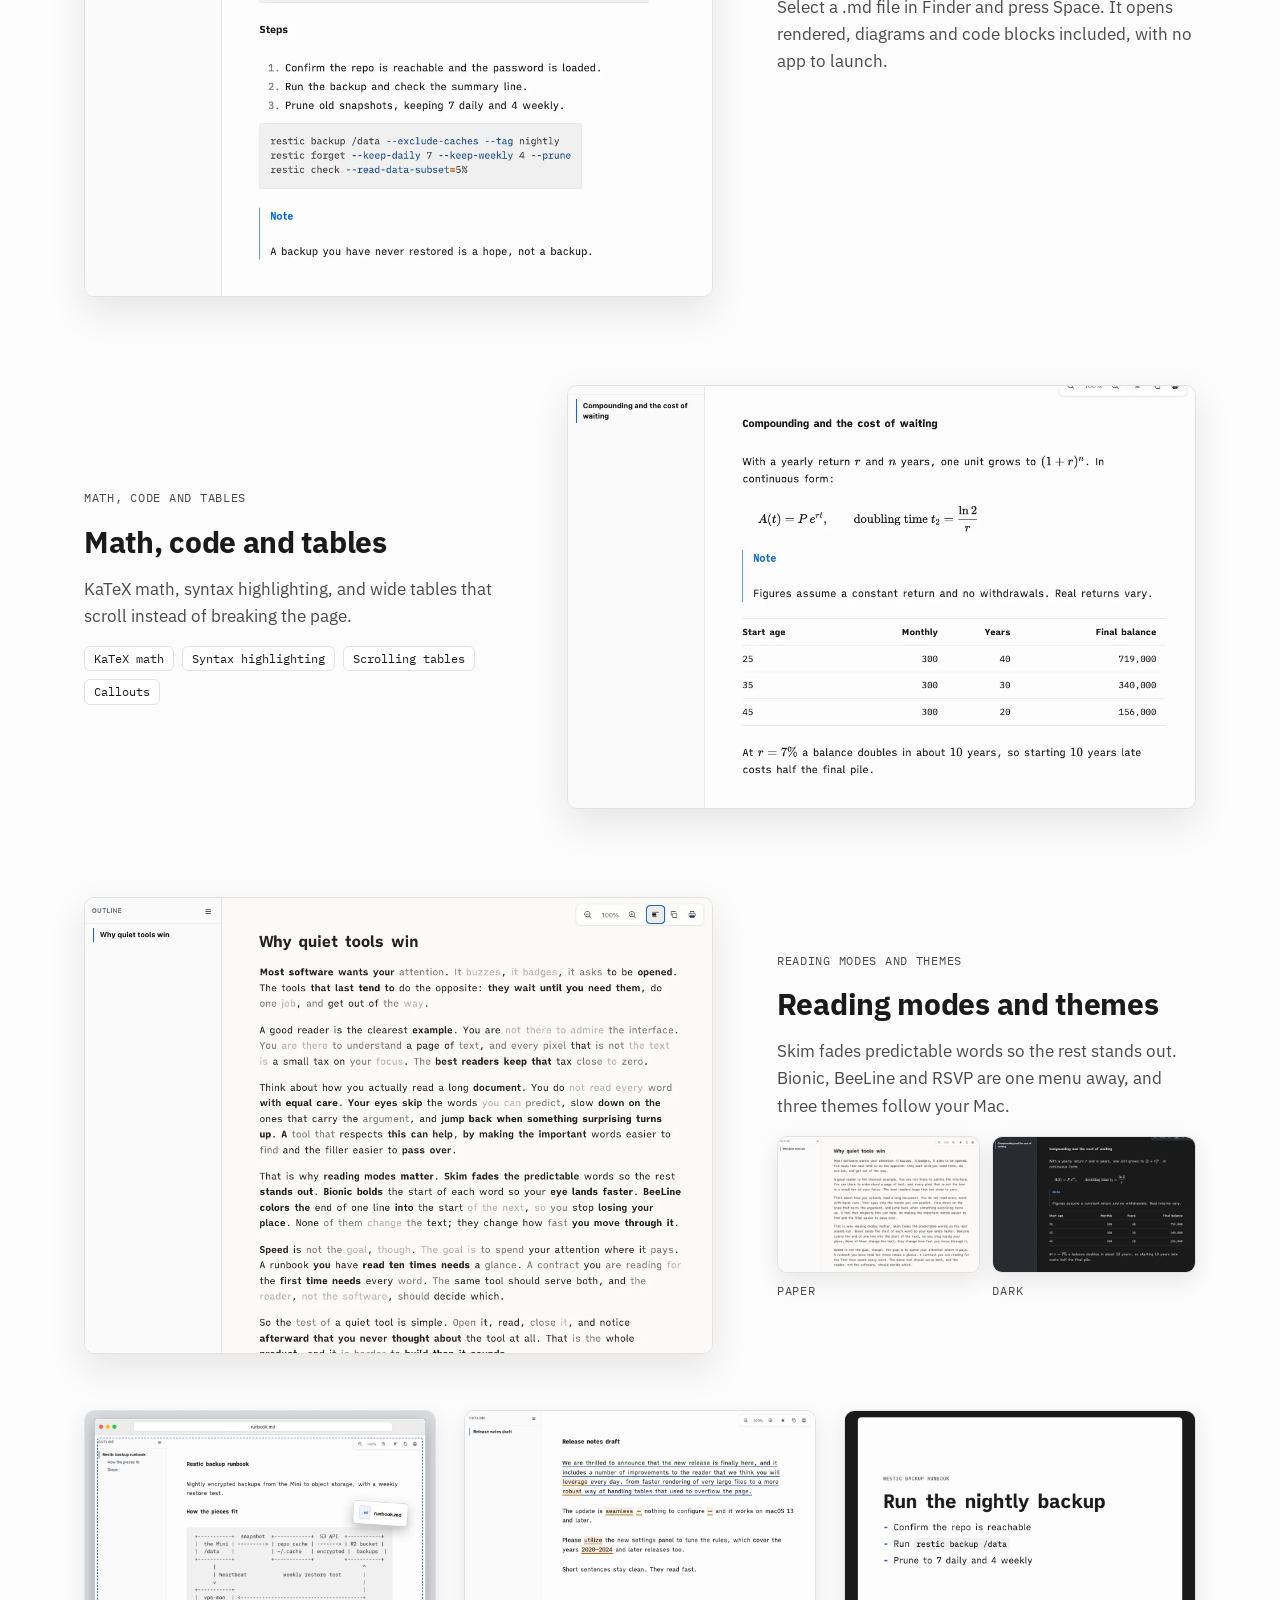
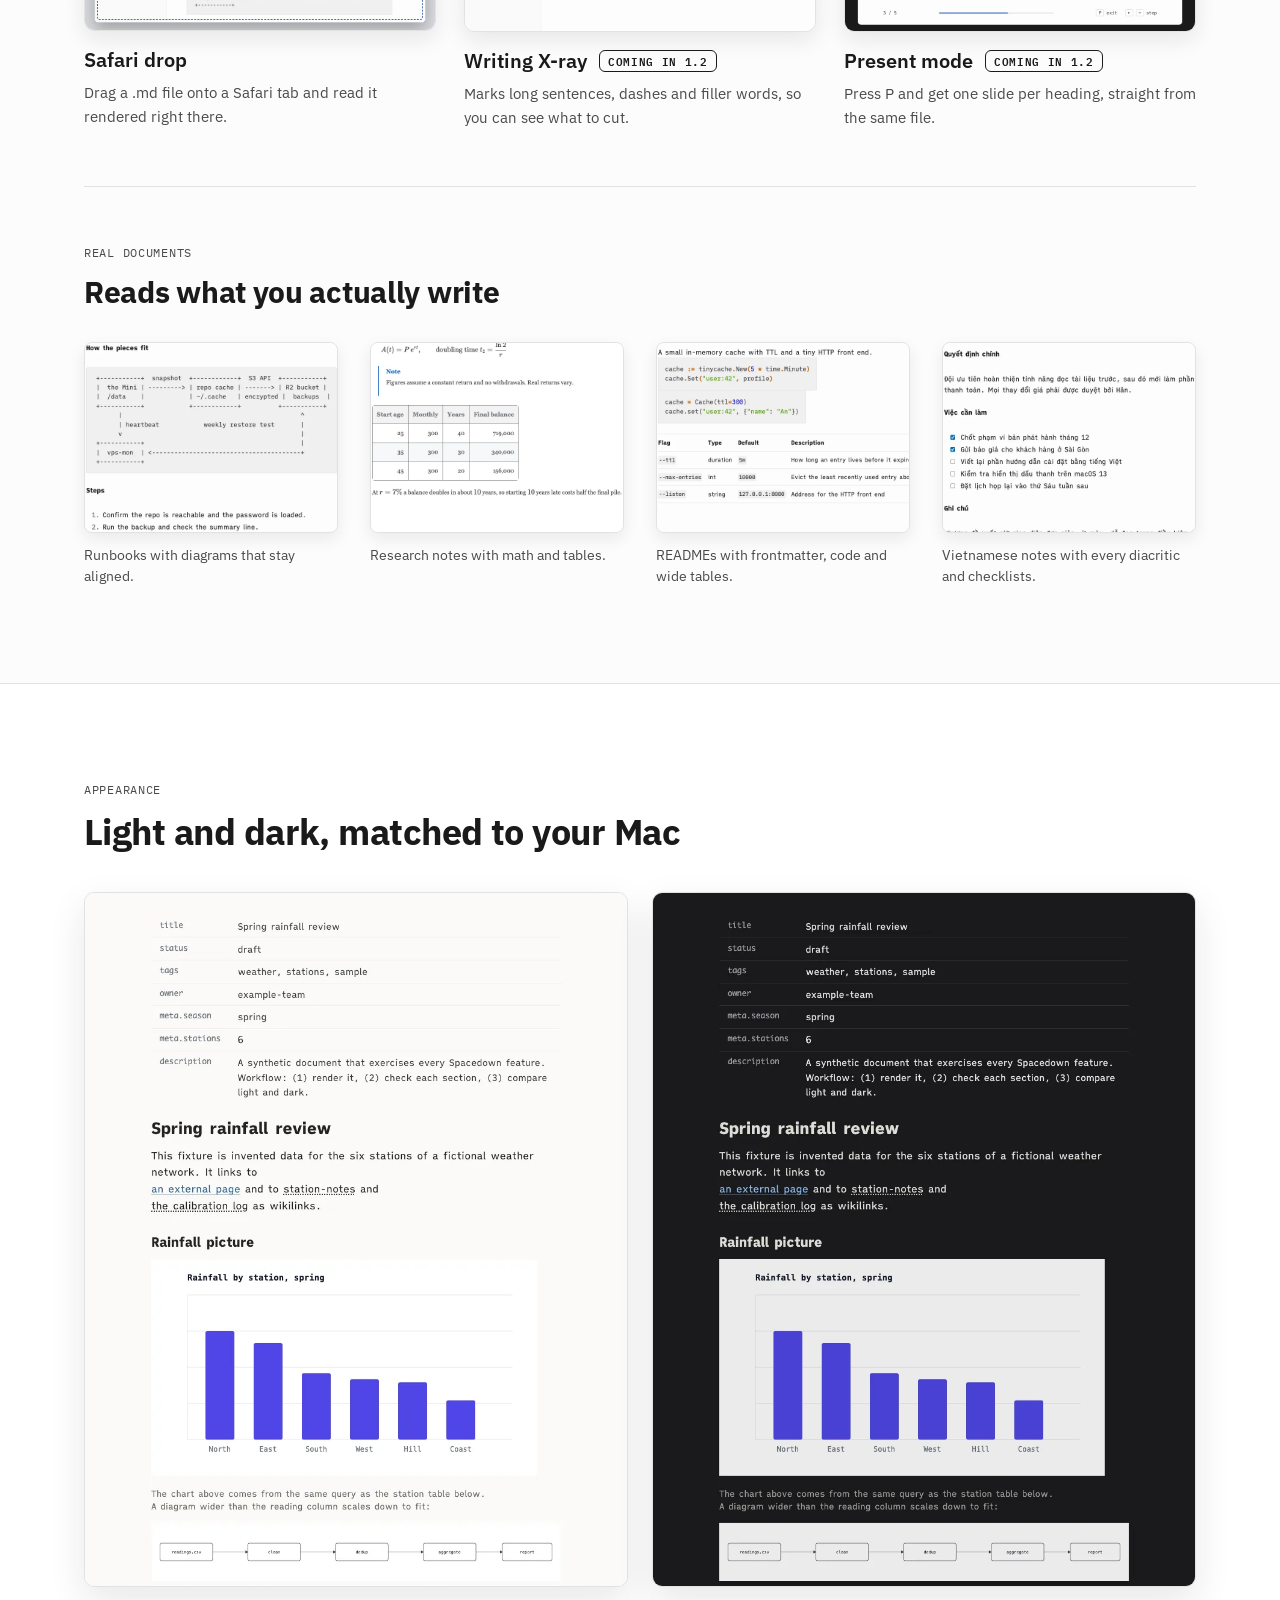
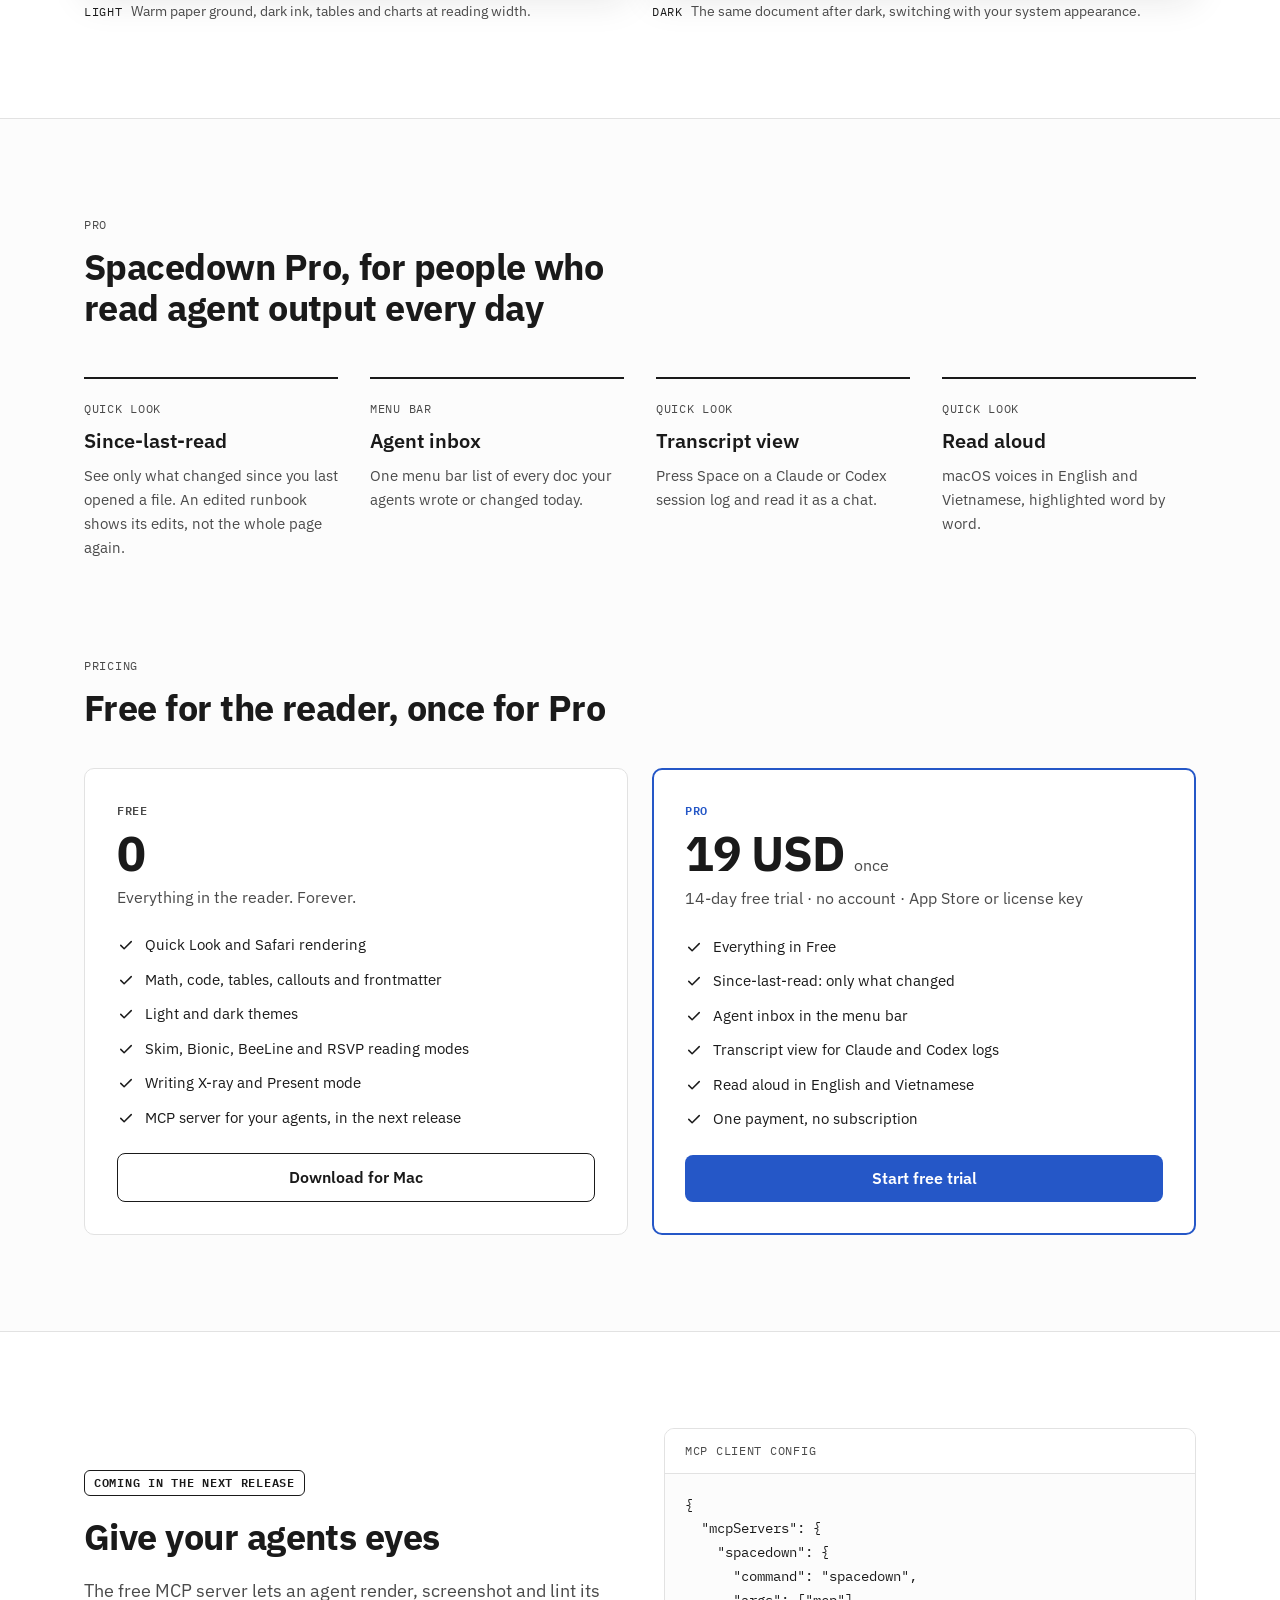
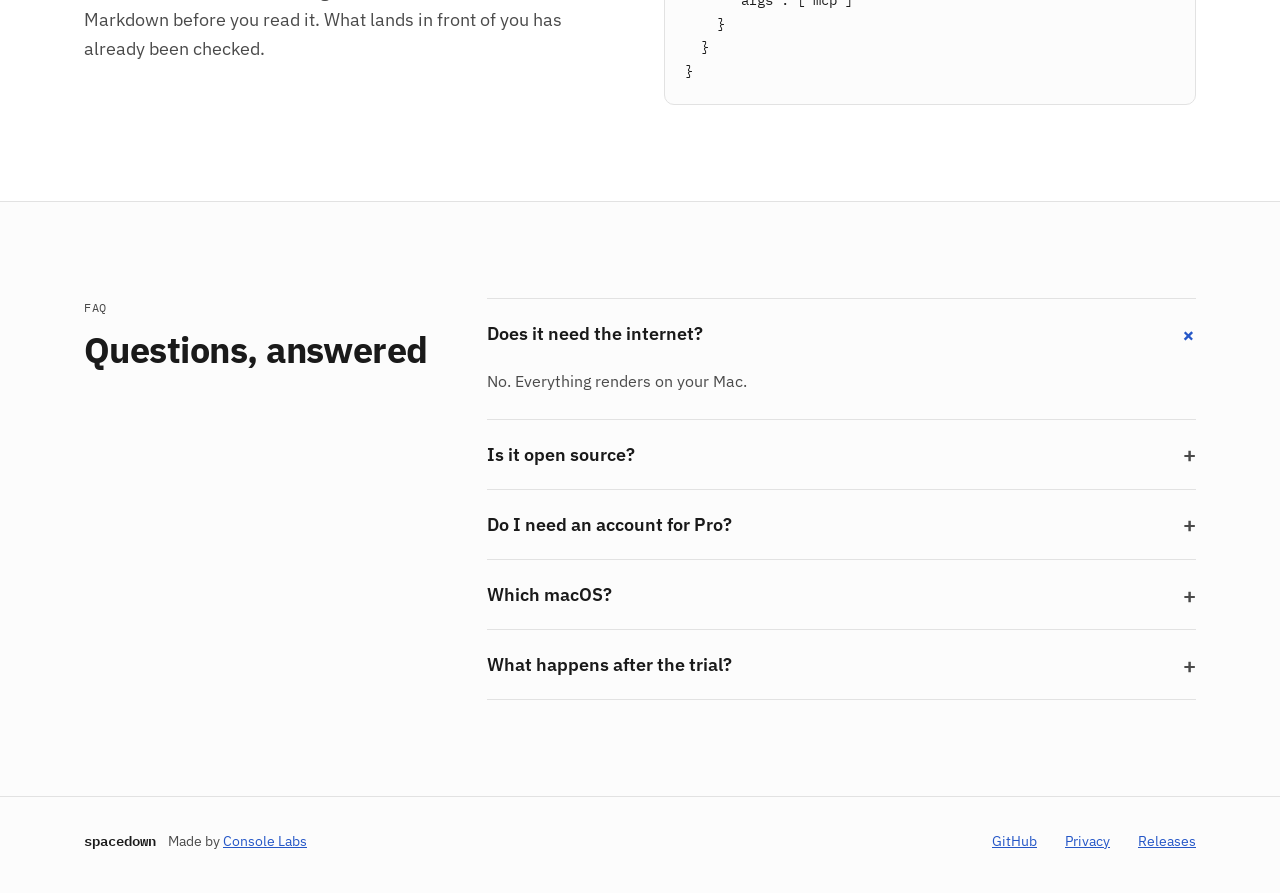
==== commit ce2fa9ff: "chore: Console Labs brand across docs, site, app strings and scripts LICENSE, README, site, privacy " ====
--- a/site/index.html
+++ b/site/index.html
@@ -37,7 +37,7 @@
 <a href="#agents">For agents</a>
 <a href="#faq">FAQ</a>
 </nav>
-<a class="btn btn-primary btn-sm" href="https://github.com/dwarvesf/spacedown/releases/latest">Download</a>
+<a class="btn btn-primary btn-sm" href="https://github.com/consolelabs/spacedown/releases/latest">Download</a>
 </div>
 </header>
 
@@ -49,12 +49,12 @@
 <div class="eyebrow">Markdown reader for Quick Look</div>
 <h1 class="h1">Press space. Read Markdown properly.</h1>
 <p class="hero-sub">Spacedown renders Markdown right in Finder's Quick Look: tables, math, code, callouts and frontmatter, in a calm reading theme that follows light and dark mode.</p>
-<a class="btn btn-primary btn-lg" href="https://github.com/dwarvesf/spacedown/releases/latest">
+<a class="btn btn-primary btn-lg" href="https://github.com/consolelabs/spacedown/releases/latest">
 <svg width="18" height="18" viewBox="0 0 24 24" fill="none" stroke="currentColor" stroke-width="2" stroke-linecap="round" stroke-linejoin="round" aria-hidden="true"><path d="M12 4v11"/><path d="M7.5 11 12 15.5 16.5 11"/><path d="M5 19.5h14"/></svg>
 Download for Mac, free</a>
 <div class="install">
-<code>brew install --cask dwarvesf/tools/spacedown</code>
-<button class="copy" type="button" data-copy="brew install --cask dwarvesf/tools/spacedown">Copy</button>
+<code>brew install --cask consolelabs/tap/spacedown</code>
+<button class="copy" type="button" data-copy="brew install --cask consolelabs/tap/spacedown">Copy</button>
 </div>
 <p class="facts"><span>macOS 13 or later</span> · <span>notarized</span> · <span>0.9 MB download</span> · <span>works offline</span> · <span>MIT licensed</span></p>
 </div>
@@ -229,7 +229,7 @@
 <li><svg width="18" height="18" aria-hidden="true"><use href="#tick"/></svg>Writing X-ray and Present mode</li>
 <li><svg width="18" height="18" aria-hidden="true"><use href="#tick"/></svg>MCP server for your agents, in the next release</li>
 </ul>
-<a class="btn btn-ghost btn-lg btn-block" href="https://github.com/dwarvesf/spacedown/releases/latest">Download for Mac</a>
+<a class="btn btn-ghost btn-lg btn-block" href="https://github.com/consolelabs/spacedown/releases/latest">Download for Mac</a>
 </article>
 <article class="price price-pro">
 <div class="price-head">
@@ -307,11 +307,11 @@
 
 <footer class="site-footer">
 <div class="wrap foot">
-<div><span class="foot-brand">spacedown</span>Made by Dwarves Foundation</div>
+<div><span class="foot-brand">spacedown</span>Made by <a href="https://console.so">Console Labs</a></div>
 <nav aria-label="Footer">
-<a href="https://github.com/dwarvesf/spacedown">GitHub</a>
+<a href="https://github.com/consolelabs/spacedown">GitHub</a>
 <a href="privacy.html">Privacy</a>
-<a href="https://github.com/dwarvesf/spacedown/releases">Releases</a>
+<a href="https://github.com/consolelabs/spacedown/releases">Releases</a>
 </nav>
 </div>
 </footer>
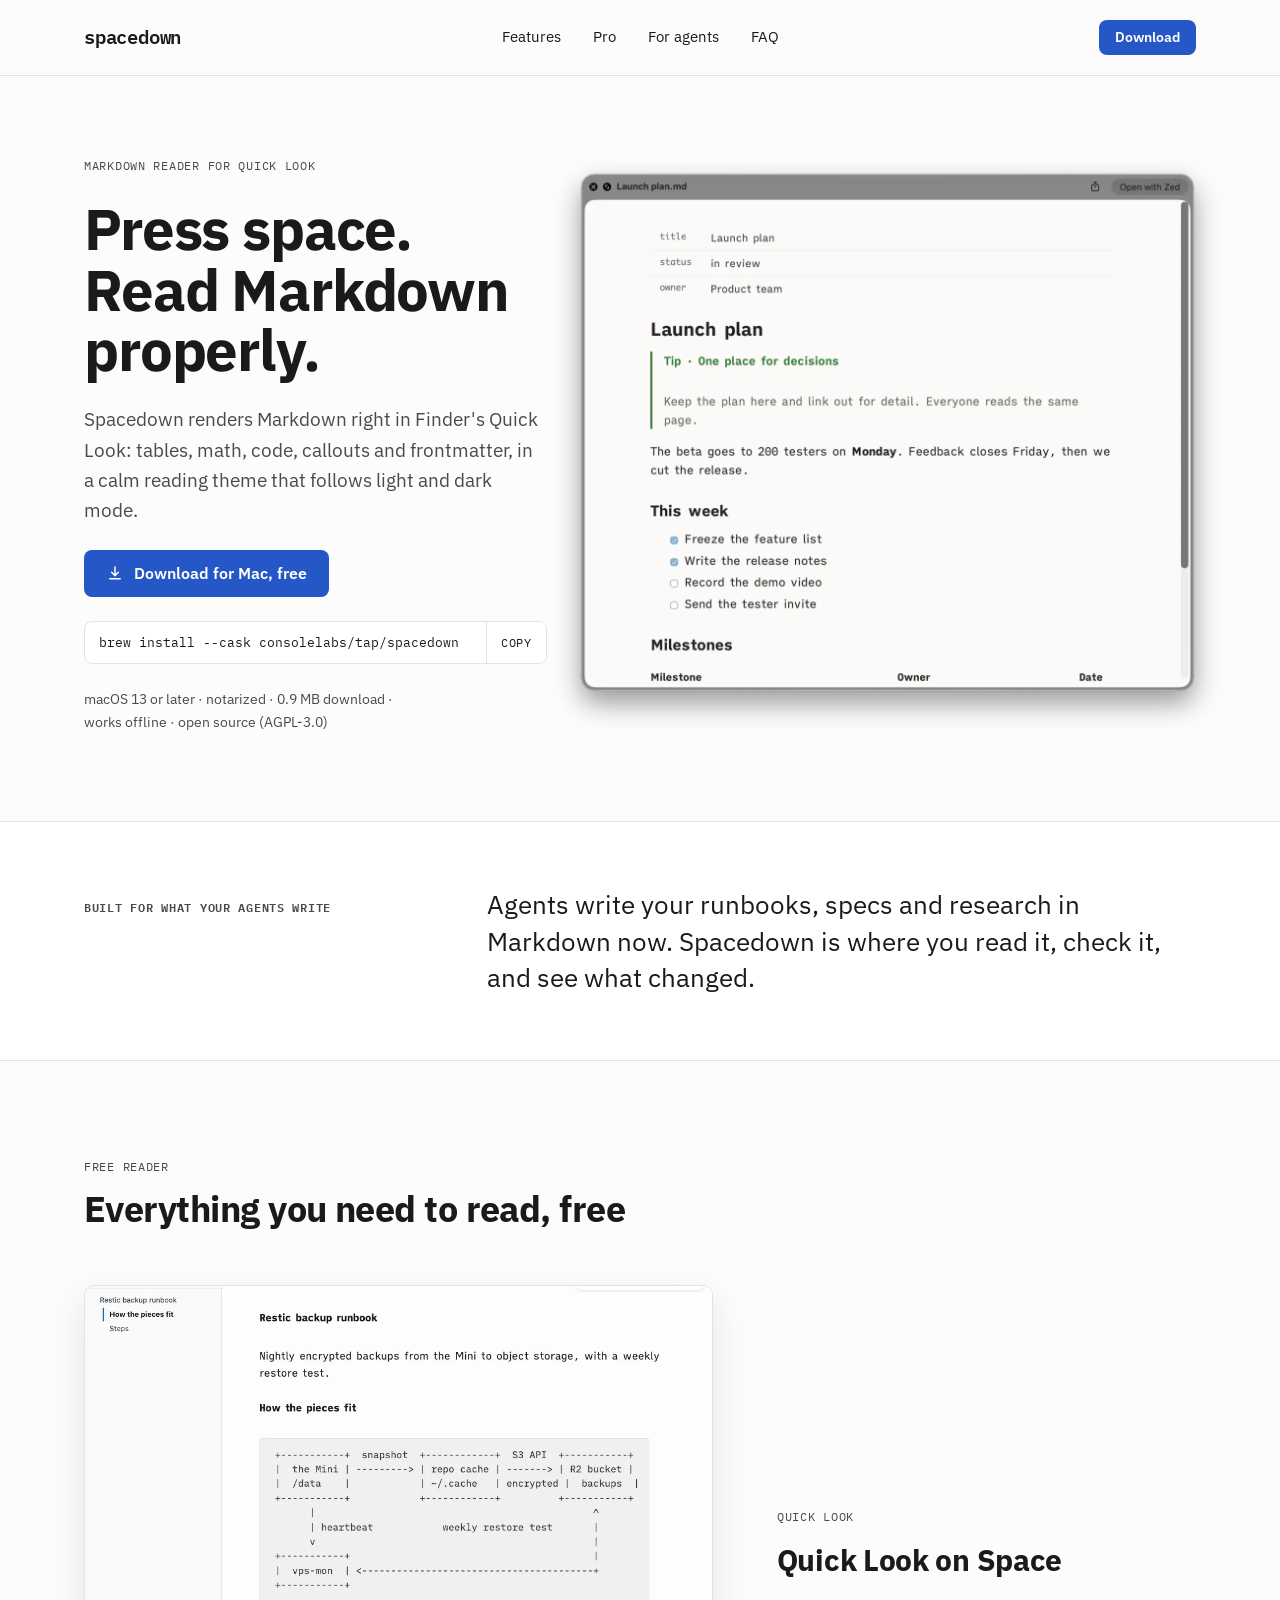
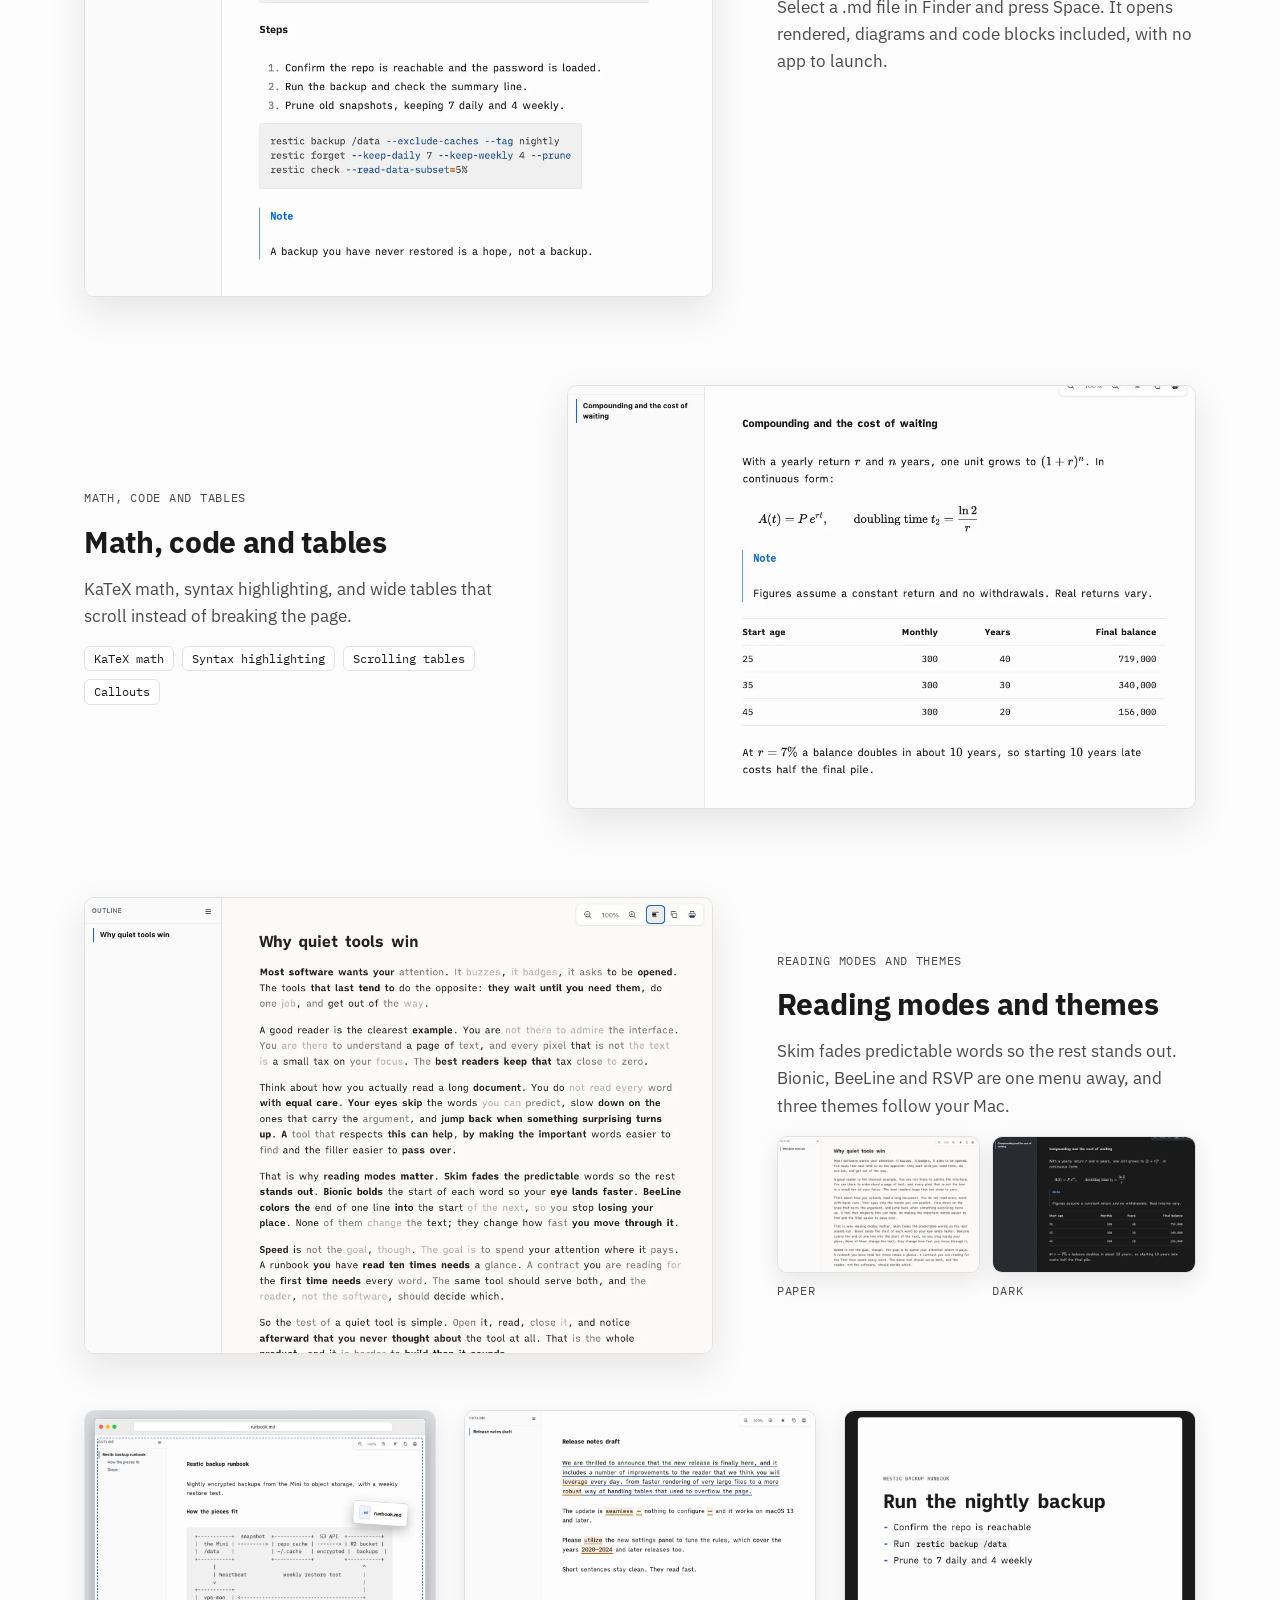
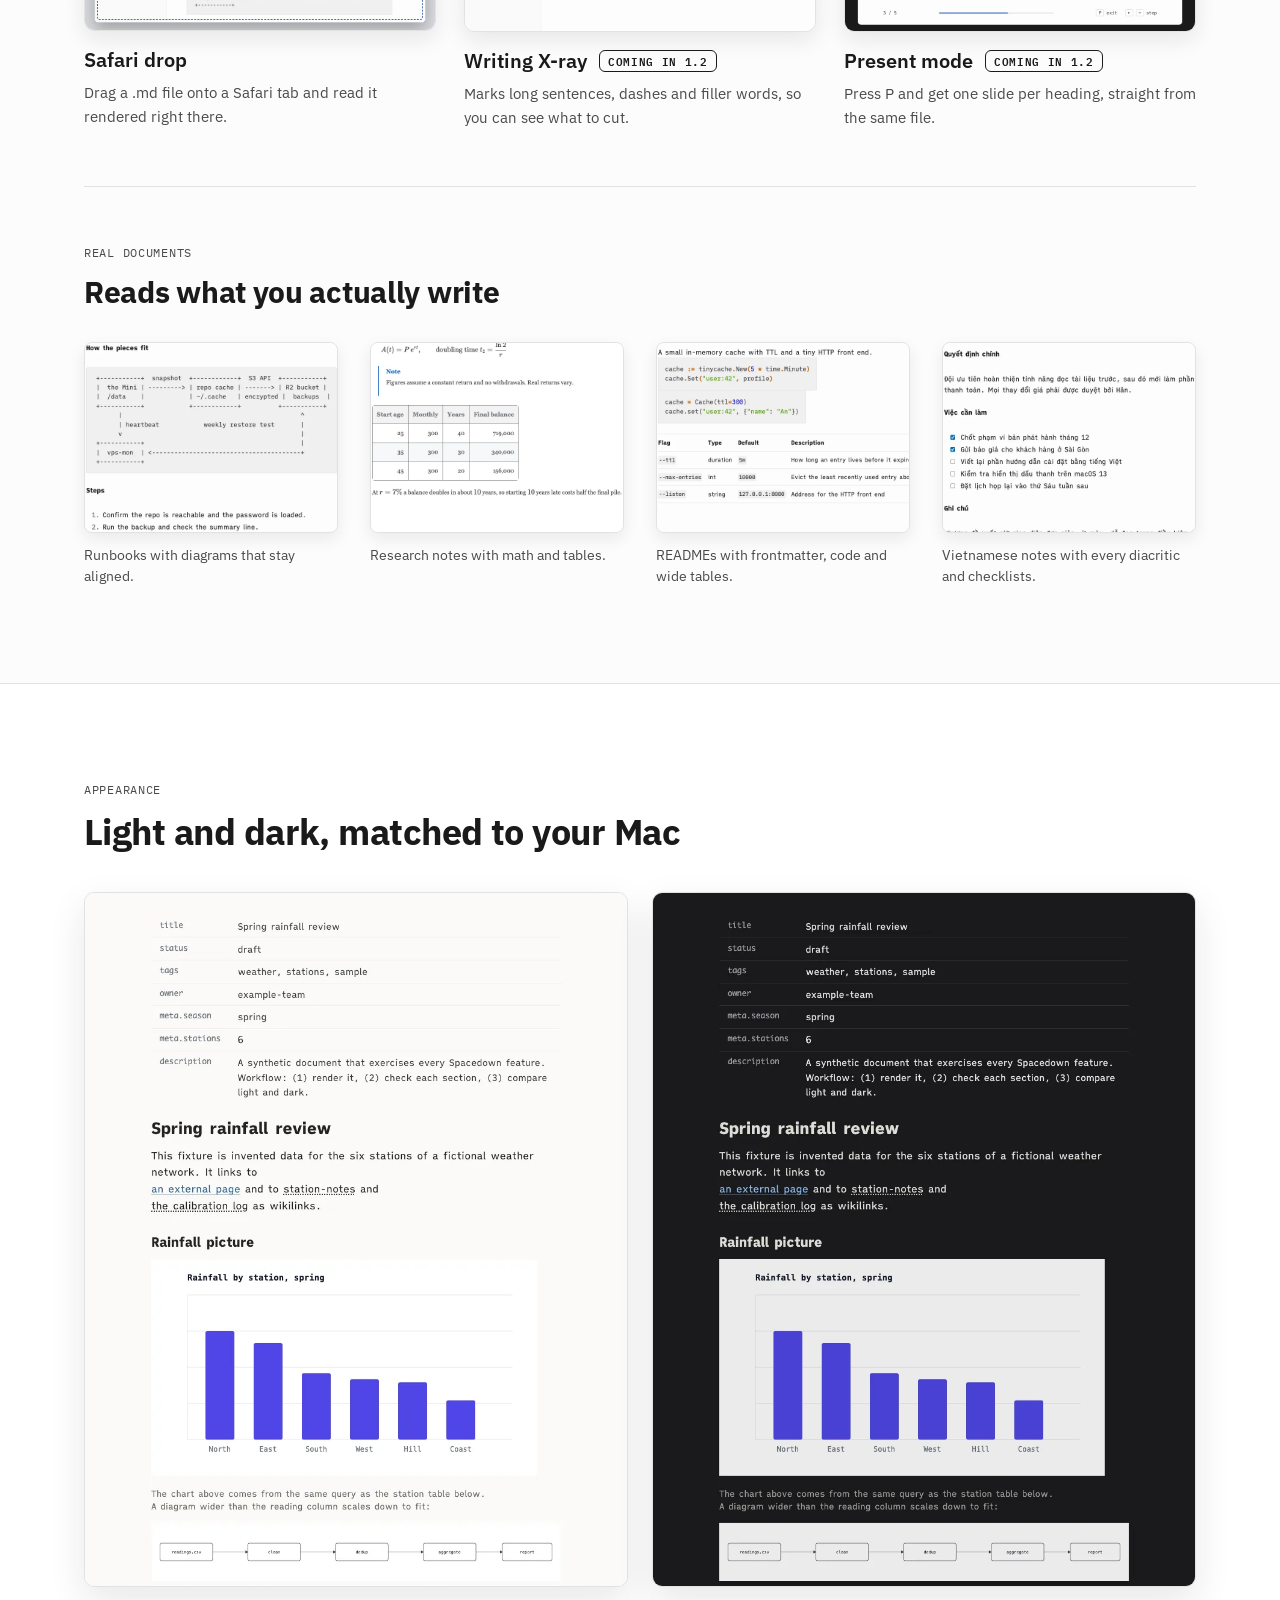
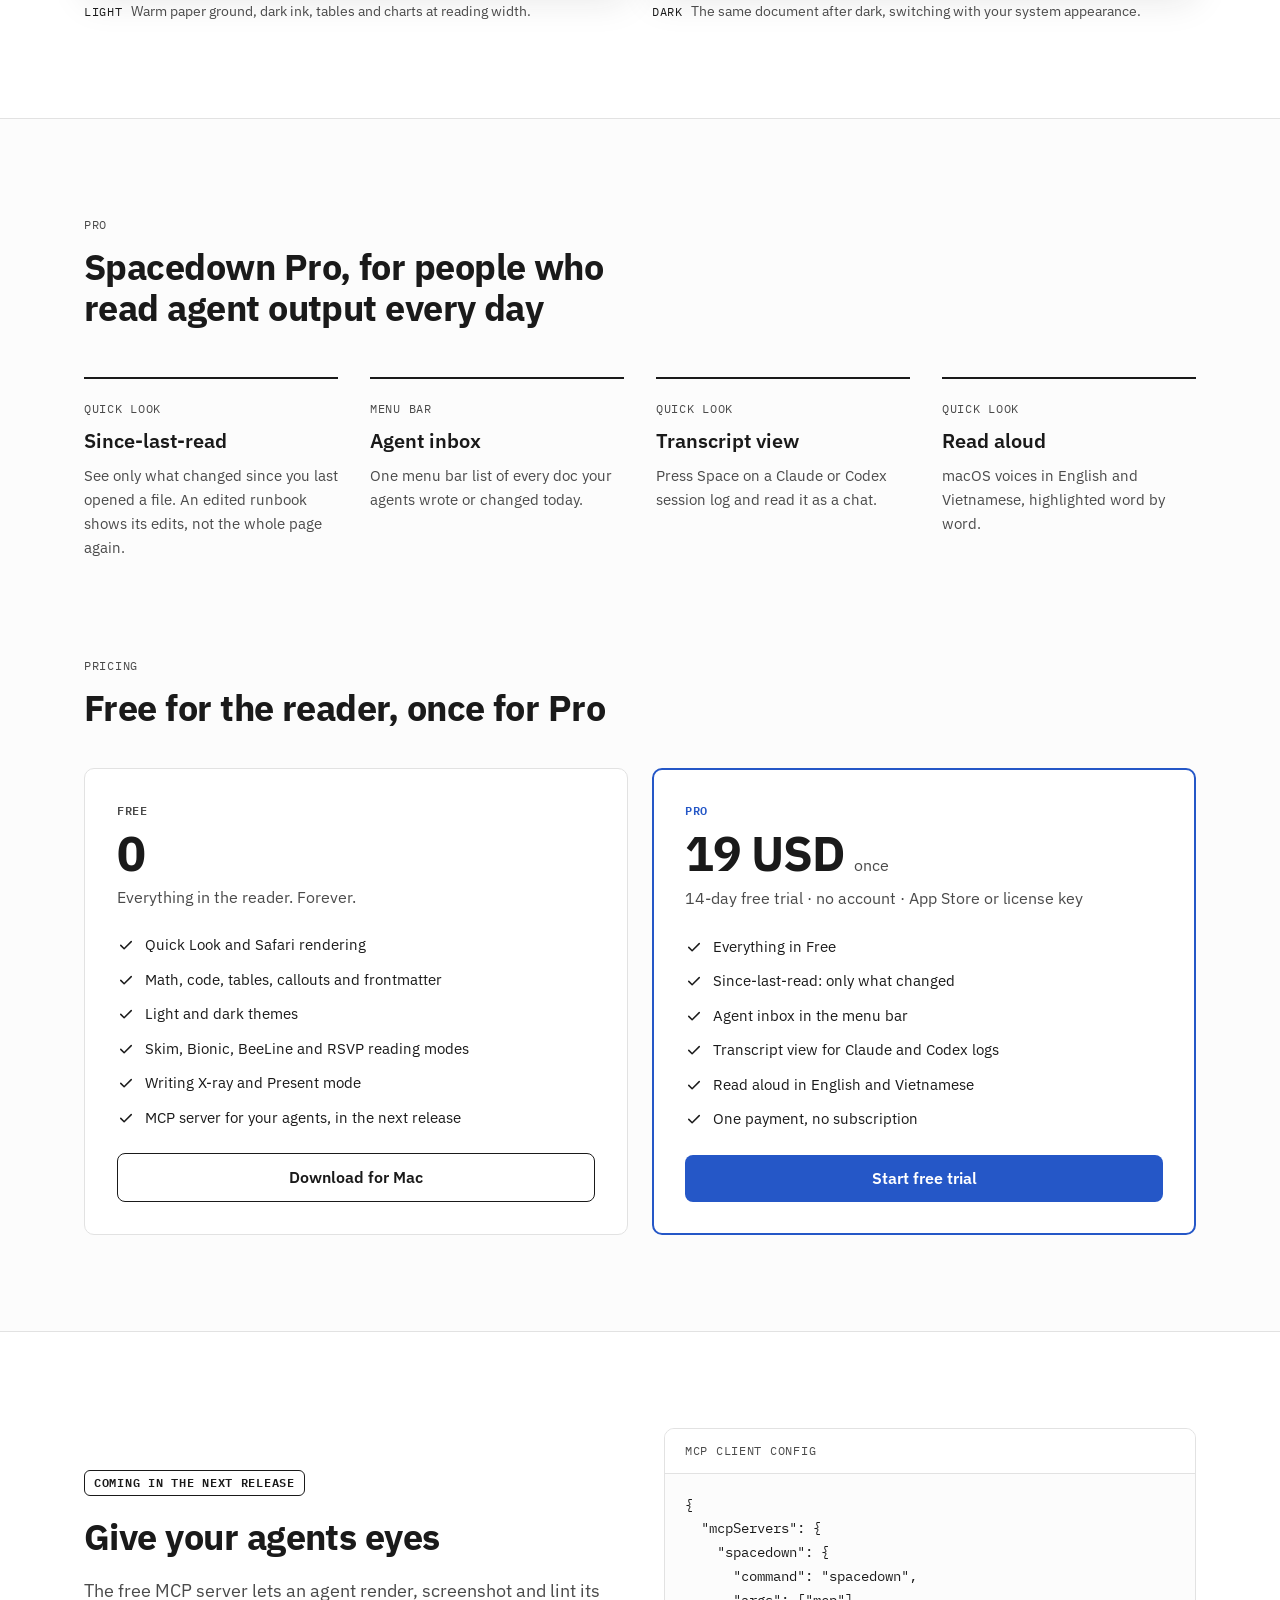
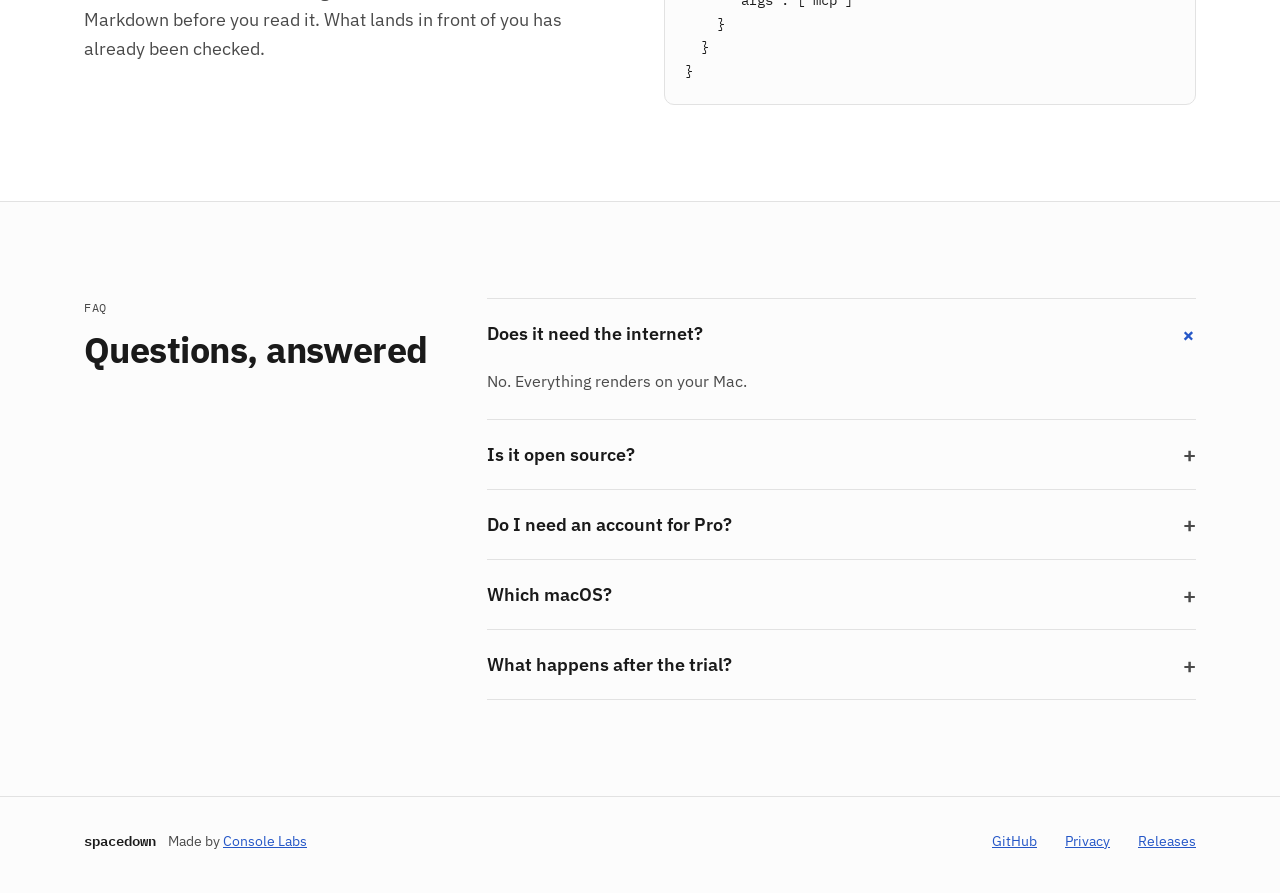
==== commit 5bebf641: "chore(license): relicense to AGPL-3.0-only, MIT inbound Releases up to and including v1.1.0, and eve" ====
--- a/site/index.html
+++ b/site/index.html
@@ -18,7 +18,7 @@
 <meta property="og:image:alt" content="Spacedown previewing a Markdown file in Finder's Quick Look panel">
 <meta name="twitter:card" content="summary_large_image">
 <meta name="twitter:title" content="Spacedown: press space, read Markdown properly">
-<meta name="twitter:description" content="A Markdown reader for Quick Look. Free, offline, MIT licensed.">
+<meta name="twitter:description" content="A Markdown reader for Quick Look. Free, offline, open source.">
 <meta name="twitter:image" content="assets/og-image.png">
 <link rel="preconnect" href="https://fonts.googleapis.com">
 <link rel="preconnect" href="https://fonts.gstatic.com" crossorigin>
@@ -56,7 +56,7 @@
 <code>brew install --cask consolelabs/tap/spacedown</code>
 <button class="copy" type="button" data-copy="brew install --cask consolelabs/tap/spacedown">Copy</button>
 </div>
-<p class="facts"><span>macOS 13 or later</span> · <span>notarized</span> · <span>0.9 MB download</span> · <span>works offline</span> · <span>MIT licensed</span></p>
+<p class="facts"><span>macOS 13 or later</span> · <span>notarized</span> · <span>0.9 MB download</span> · <span>works offline</span> · <span>open source (AGPL-3.0)</span></p>
 </div>
 <div class="hero-img">
 <img src="assets/hero.webp" alt="Spacedown previewing a Markdown file in Finder's Quick Look panel" width="1400" height="1206" fetchpriority="high">
@@ -285,7 +285,7 @@
 </details>
 <details>
 <summary>Is it open source?</summary>
-<p>The reader is MIT licensed. Pro features are a paid add-on.</p>
+<p>Yes. The code is open source under the AGPL-3.0, at github.com/consolelabs/spacedown. Releases up to v1.1.0 stay MIT. Pro features are a paid add-on.</p>
 </details>
 <details>
 <summary>Do I need an account for Pro?</summary>
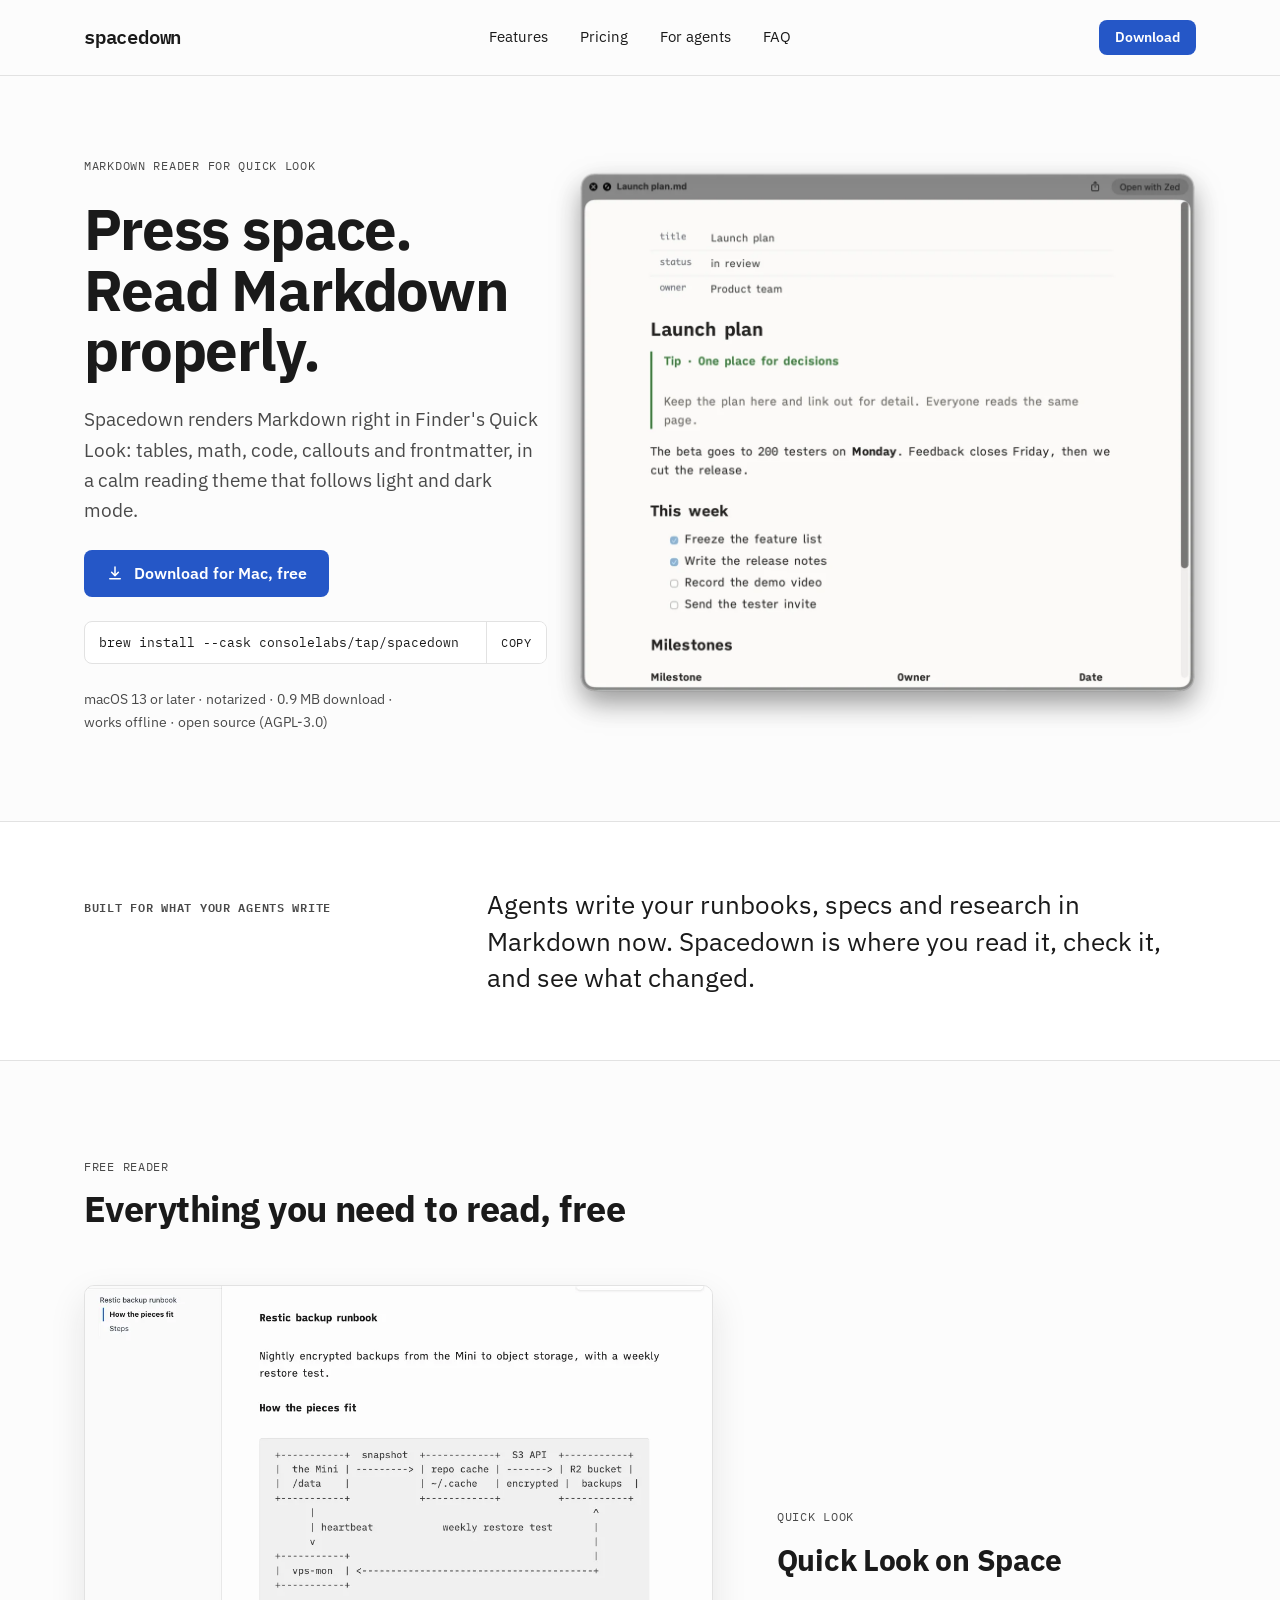
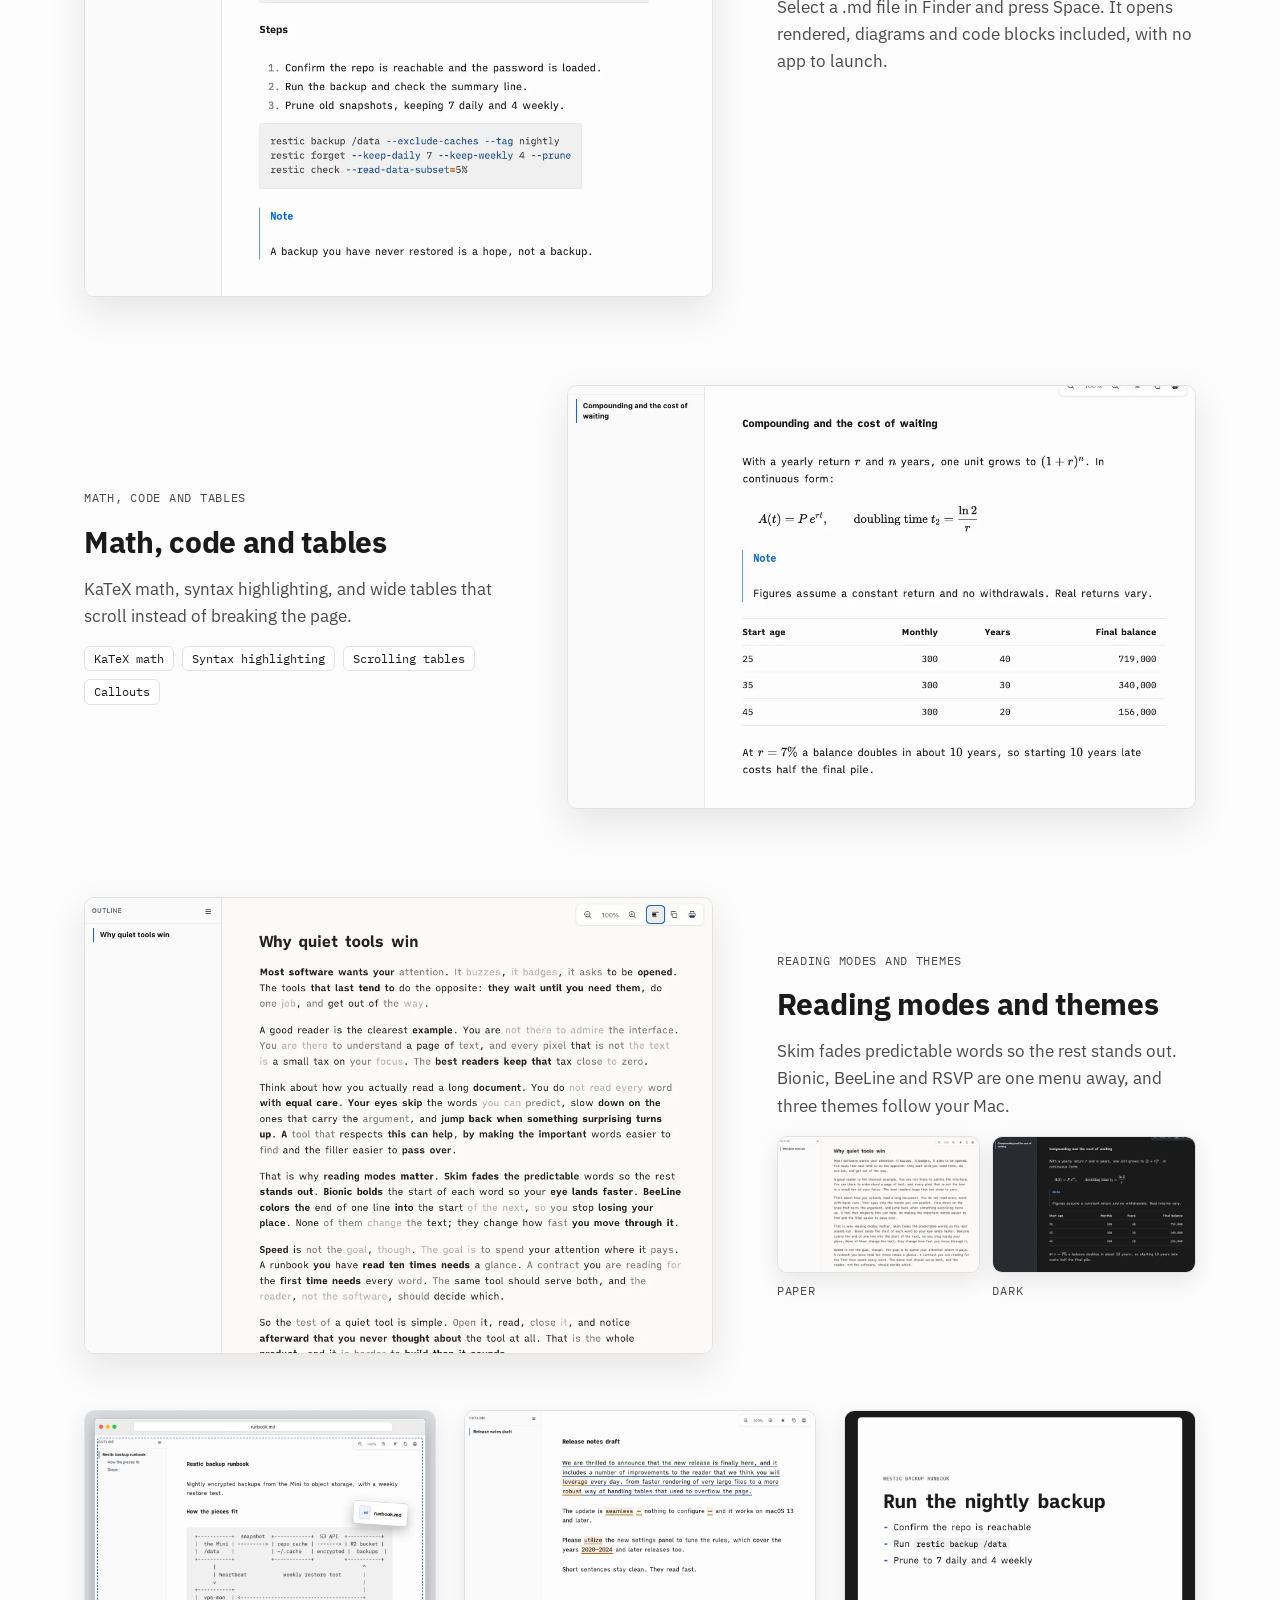
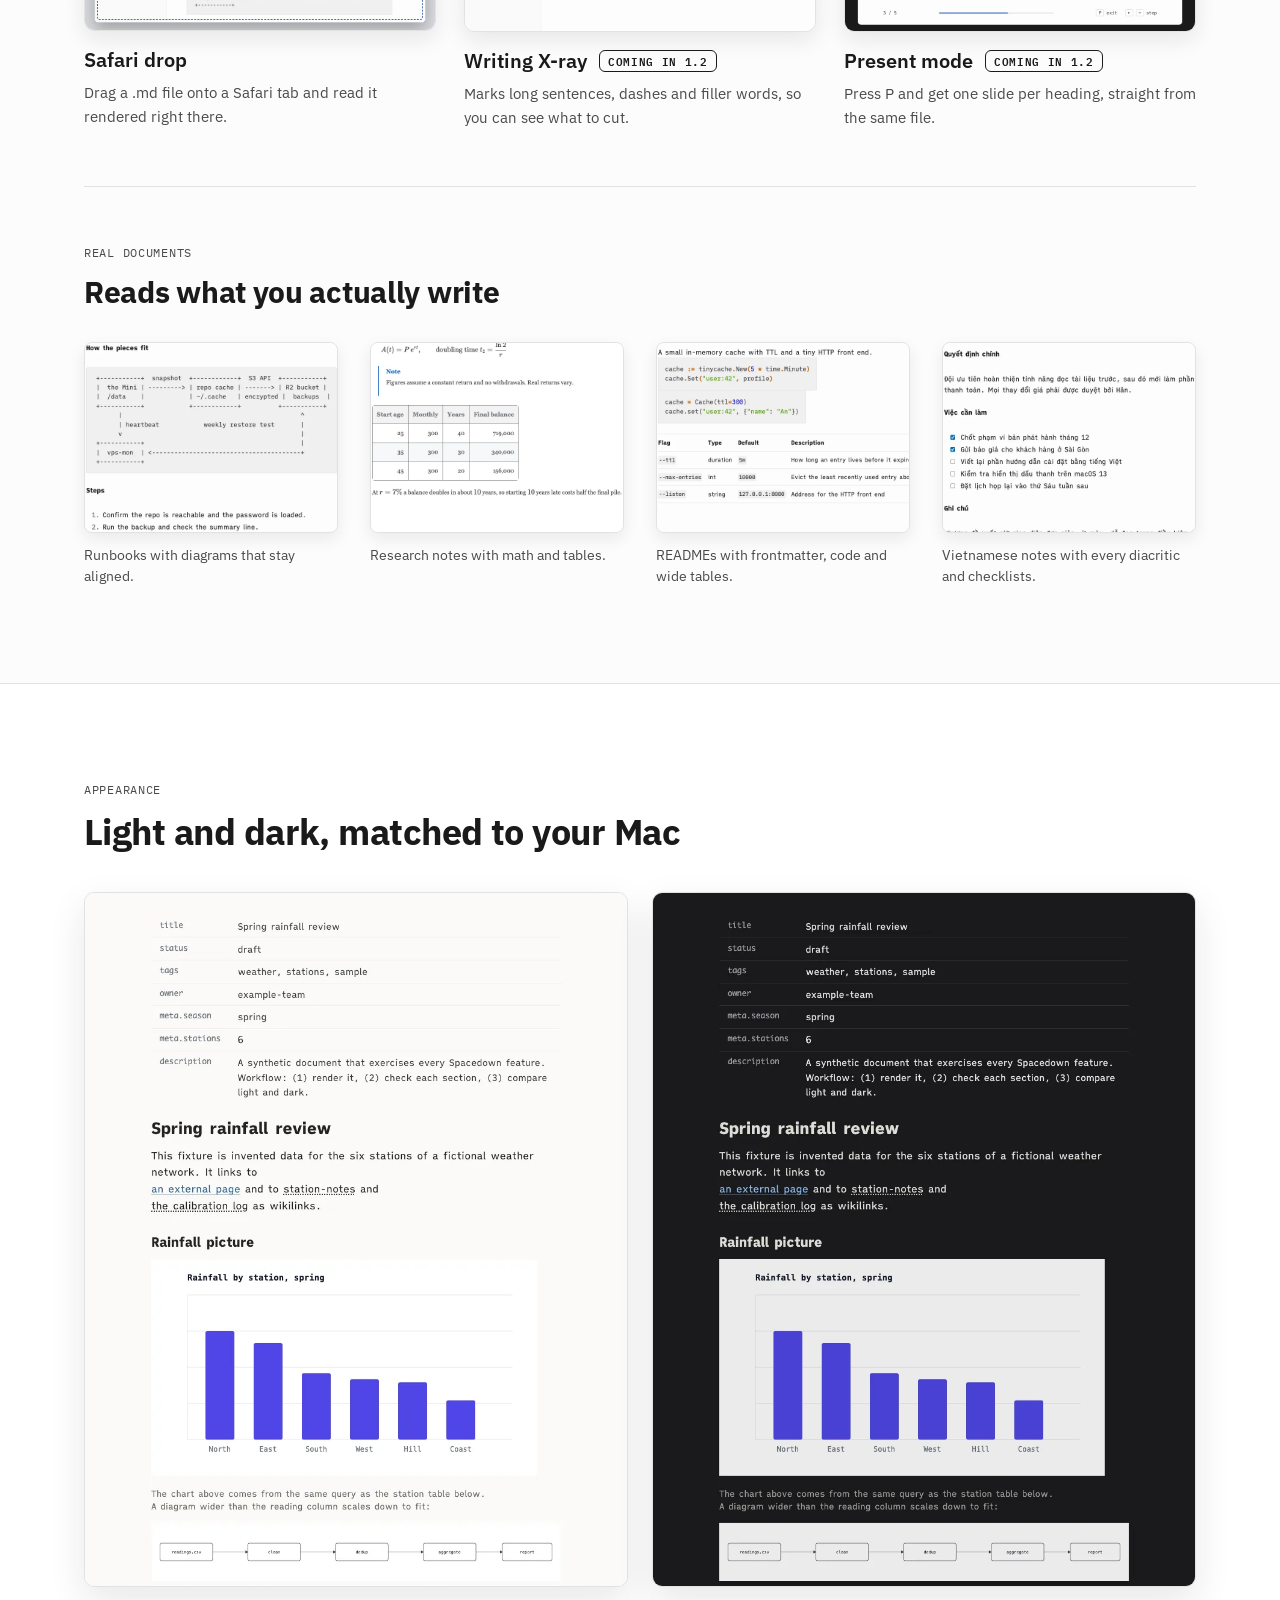
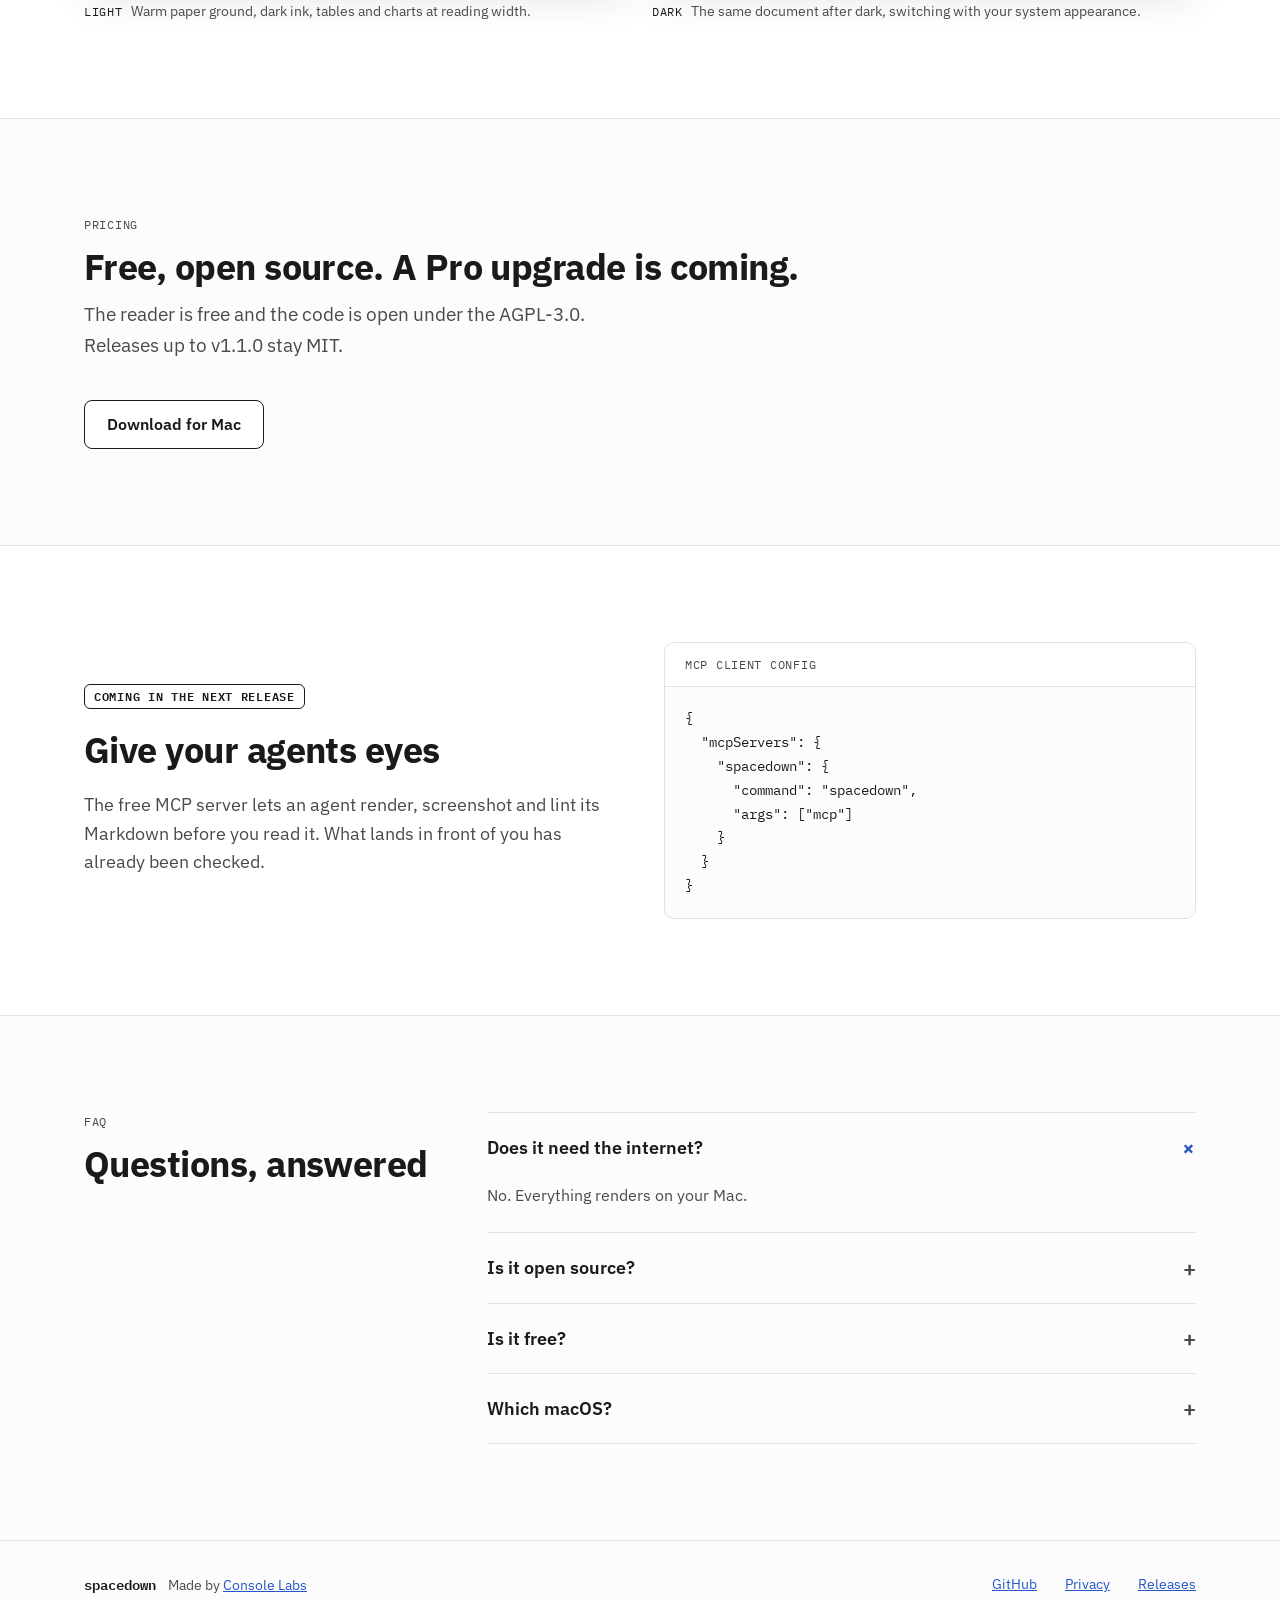
==== commit 866201d5: "docs: add security, conduct and changelog; fix site pricing Adds SECURITY.md, CODE_OF_CONDUCT.md, CH" ====
--- a/site/index.html
+++ b/site/index.html
@@ -33,7 +33,7 @@
 <a class="brand" href="#top">spacedown</a>
 <nav class="nav-links" aria-label="Main">
 <a href="#features">Features</a>
-<a href="#pro">Pro</a>
+<a href="#pricing">Pricing</a>
 <a href="#agents">For agents</a>
 <a href="#faq">FAQ</a>
 </nav>
@@ -177,77 +177,14 @@
 </div>
 </section>
 
-<section id="pro" class="sec">
-<div class="wrap pro-inner">
+<section id="pricing" class="sec">
+<div class="wrap pricing-inner">
 <div class="sec-head sec-head-wide">
-<div class="eyebrow">Pro</div>
-<h2 class="h2">Spacedown Pro, for people who read agent output every day</h2>
-</div>
-<div class="grid4">
-<div class="pro-item">
-<div class="eyebrow">Quick Look</div>
-<h3 class="h4">Since-last-read</h3>
-<p>See only what changed since you last opened a file. An edited runbook shows its edits, not the whole page again.</p>
-</div>
-<div class="pro-item">
-<div class="eyebrow">Menu bar</div>
-<h3 class="h4">Agent inbox</h3>
-<p>One menu bar list of every doc your agents wrote or changed today.</p>
-</div>
-<div class="pro-item">
-<div class="eyebrow">Quick Look</div>
-<h3 class="h4">Transcript view</h3>
-<p>Press Space on a Claude or Codex session log and read it as a chat.</p>
-</div>
-<div class="pro-item">
-<div class="eyebrow">Quick Look</div>
-<h3 class="h4">Read aloud</h3>
-<p>macOS voices in English and Vietnamese, highlighted word by word.</p>
-</div>
-</div>
-</div>
-</section>
-
-<section id="pricing" class="sec pricing-sec">
-<div class="wrap pricing-inner">
-<div class="sec-head">
 <div class="eyebrow">Pricing</div>
-<h2 class="h2">Free for the reader, once for Pro</h2>
-</div>
-<div class="grid2 pricing-grid">
-<article class="price">
-<div class="price-head">
-<div class="eyebrow eyebrow-strong">Free</div>
-<div class="price-amount"><strong>0</strong></div>
-<p>Everything in the reader. Forever.</p>
-</div>
-<ul class="ticks">
-<li><svg width="18" height="18" aria-hidden="true"><use href="#tick"/></svg>Quick Look and Safari rendering</li>
-<li><svg width="18" height="18" aria-hidden="true"><use href="#tick"/></svg>Math, code, tables, callouts and frontmatter</li>
-<li><svg width="18" height="18" aria-hidden="true"><use href="#tick"/></svg>Light and dark themes</li>
-<li><svg width="18" height="18" aria-hidden="true"><use href="#tick"/></svg>Skim, Bionic, BeeLine and RSVP reading modes</li>
-<li><svg width="18" height="18" aria-hidden="true"><use href="#tick"/></svg>Writing X-ray and Present mode</li>
-<li><svg width="18" height="18" aria-hidden="true"><use href="#tick"/></svg>MCP server for your agents, in the next release</li>
-</ul>
-<a class="btn btn-ghost btn-lg btn-block" href="https://github.com/consolelabs/spacedown/releases/latest">Download for Mac</a>
-</article>
-<article class="price price-pro">
-<div class="price-head">
-<div class="eyebrow eyebrow-strong" style="color:var(--accent)">Pro</div>
-<div class="price-amount"><strong>19 USD</strong><span>once</span></div>
-<p>14-day free trial · no account · App Store or license key</p>
-</div>
-<ul class="ticks">
-<li><svg width="18" height="18" aria-hidden="true"><use href="#tick"/></svg>Everything in Free</li>
-<li><svg width="18" height="18" aria-hidden="true"><use href="#tick"/></svg>Since-last-read: only what changed</li>
-<li><svg width="18" height="18" aria-hidden="true"><use href="#tick"/></svg>Agent inbox in the menu bar</li>
-<li><svg width="18" height="18" aria-hidden="true"><use href="#tick"/></svg>Transcript view for Claude and Codex logs</li>
-<li><svg width="18" height="18" aria-hidden="true"><use href="#tick"/></svg>Read aloud in English and Vietnamese</li>
-<li><svg width="18" height="18" aria-hidden="true"><use href="#tick"/></svg>One payment, no subscription</li>
-</ul>
-<a class="btn btn-primary btn-lg btn-block" href="#pro">Start free trial</a>
-</article>
-</div>
+<h2 class="h2">Free, open source. A Pro upgrade is coming.</h2>
+<p class="hero-sub">The reader is free and the code is open under the AGPL-3.0. Releases up to v1.1.0 stay MIT.</p>
+</div>
+<div><a class="btn btn-ghost btn-lg" href="https://github.com/consolelabs/spacedown/releases/latest">Download for Mac</a></div>
 </div>
 </section>
 
@@ -285,19 +222,15 @@
 </details>
 <details>
 <summary>Is it open source?</summary>
-<p>Yes. The code is open source under the AGPL-3.0, at github.com/consolelabs/spacedown. Releases up to v1.1.0 stay MIT. Pro features are a paid add-on.</p>
+<p>Yes. The code is open source under the AGPL-3.0, at github.com/consolelabs/spacedown. Releases up to v1.1.0 stay MIT. A Pro upgrade is coming.</p>
 </details>
 <details>
-<summary>Do I need an account for Pro?</summary>
-<p>No. Buy in the App Store or get a license key.</p>
+<summary>Is it free?</summary>
+<p>Yes. The reader is free, with no trial and no time limit.</p>
 </details>
 <details>
 <summary>Which macOS?</summary>
 <p>macOS 13 or later.</p>
-</details>
-<details>
-<summary>What happens after the trial?</summary>
-<p>The free reader keeps working. Pro features lock until you buy.</p>
 </details>
 </div>
 </div>
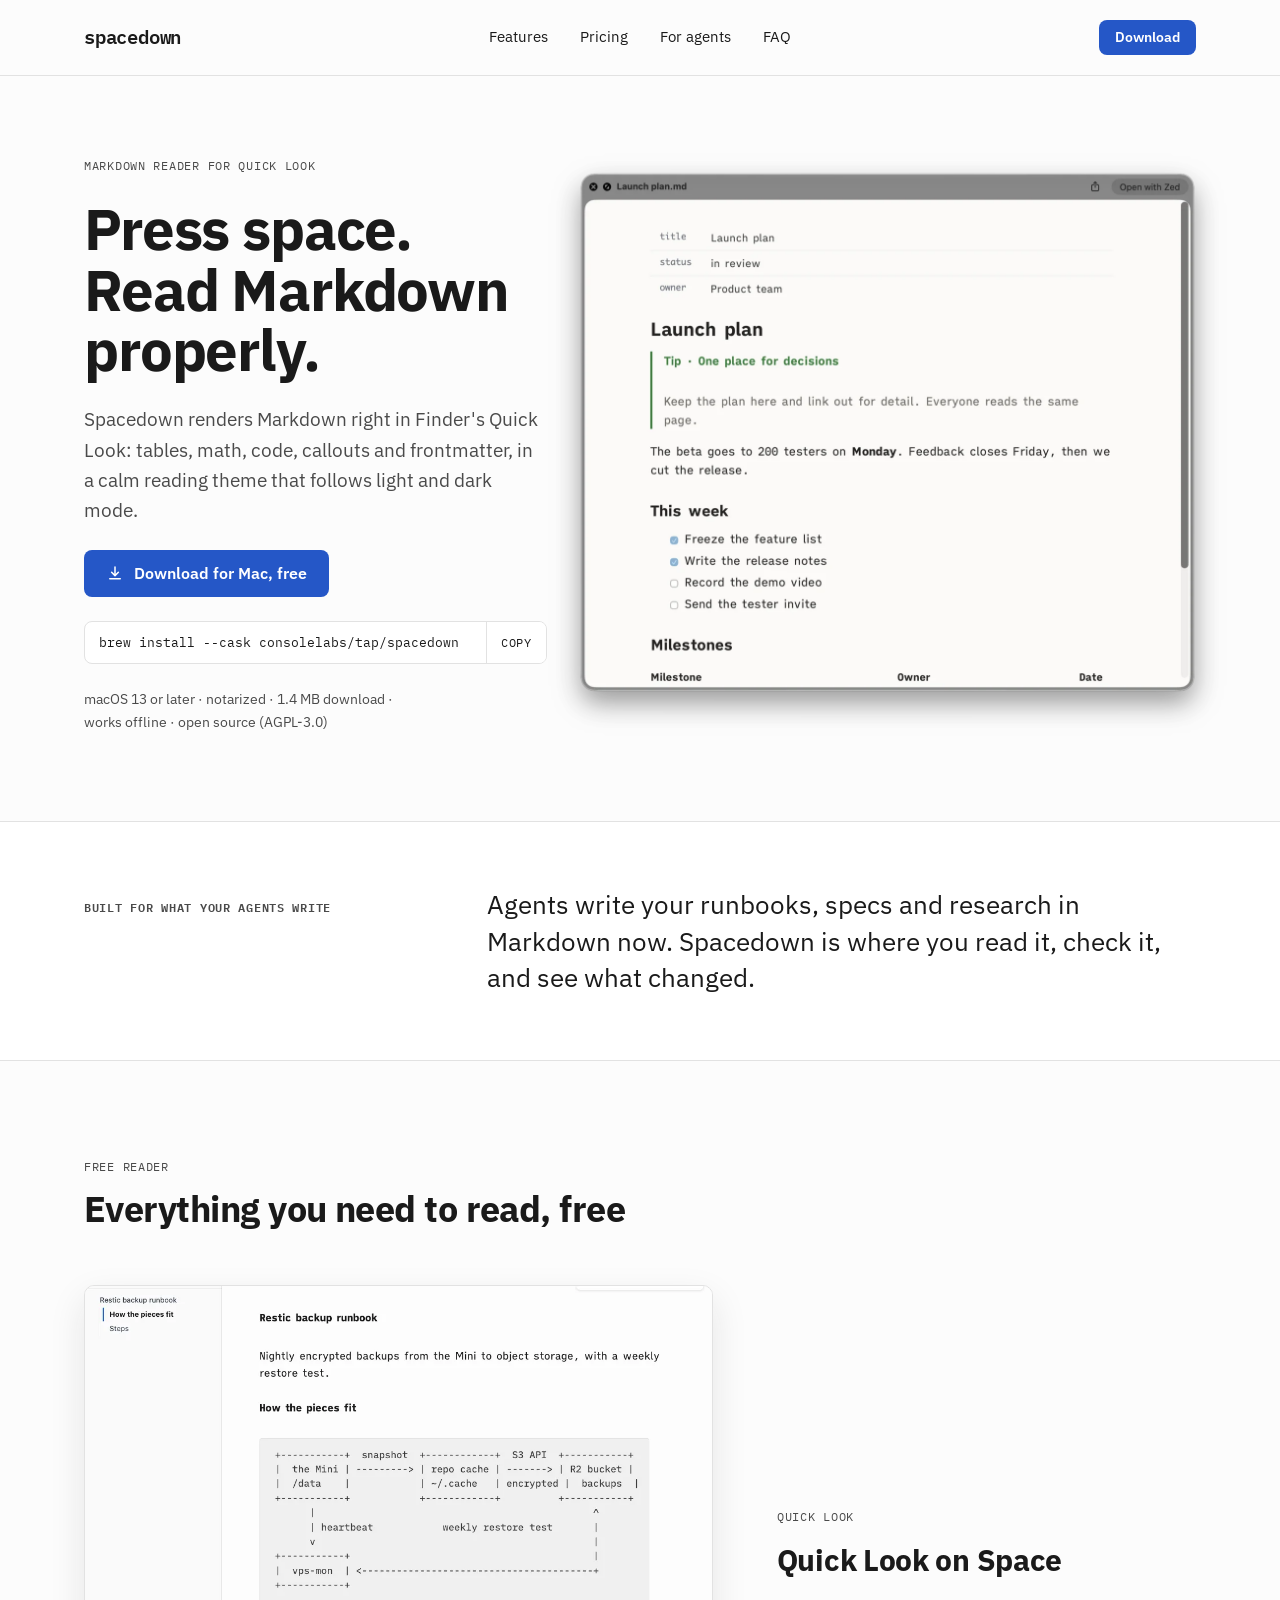
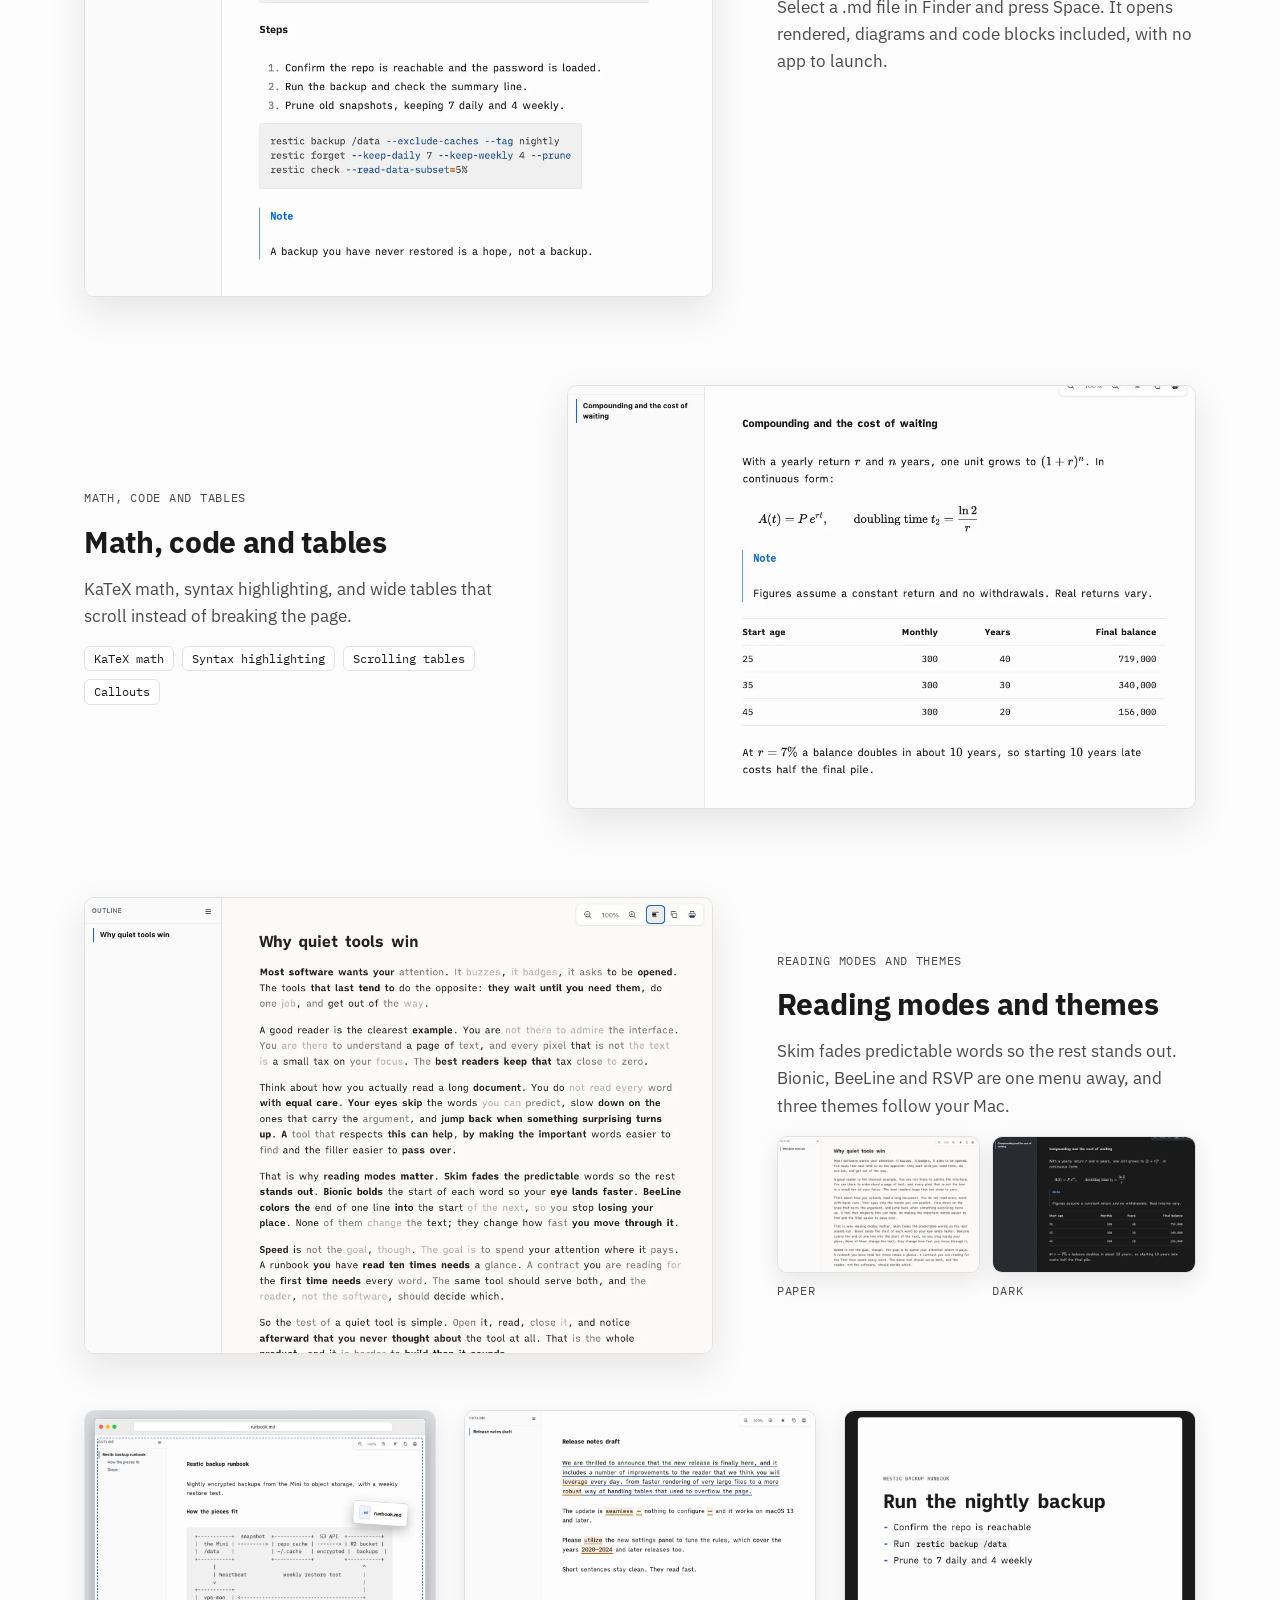
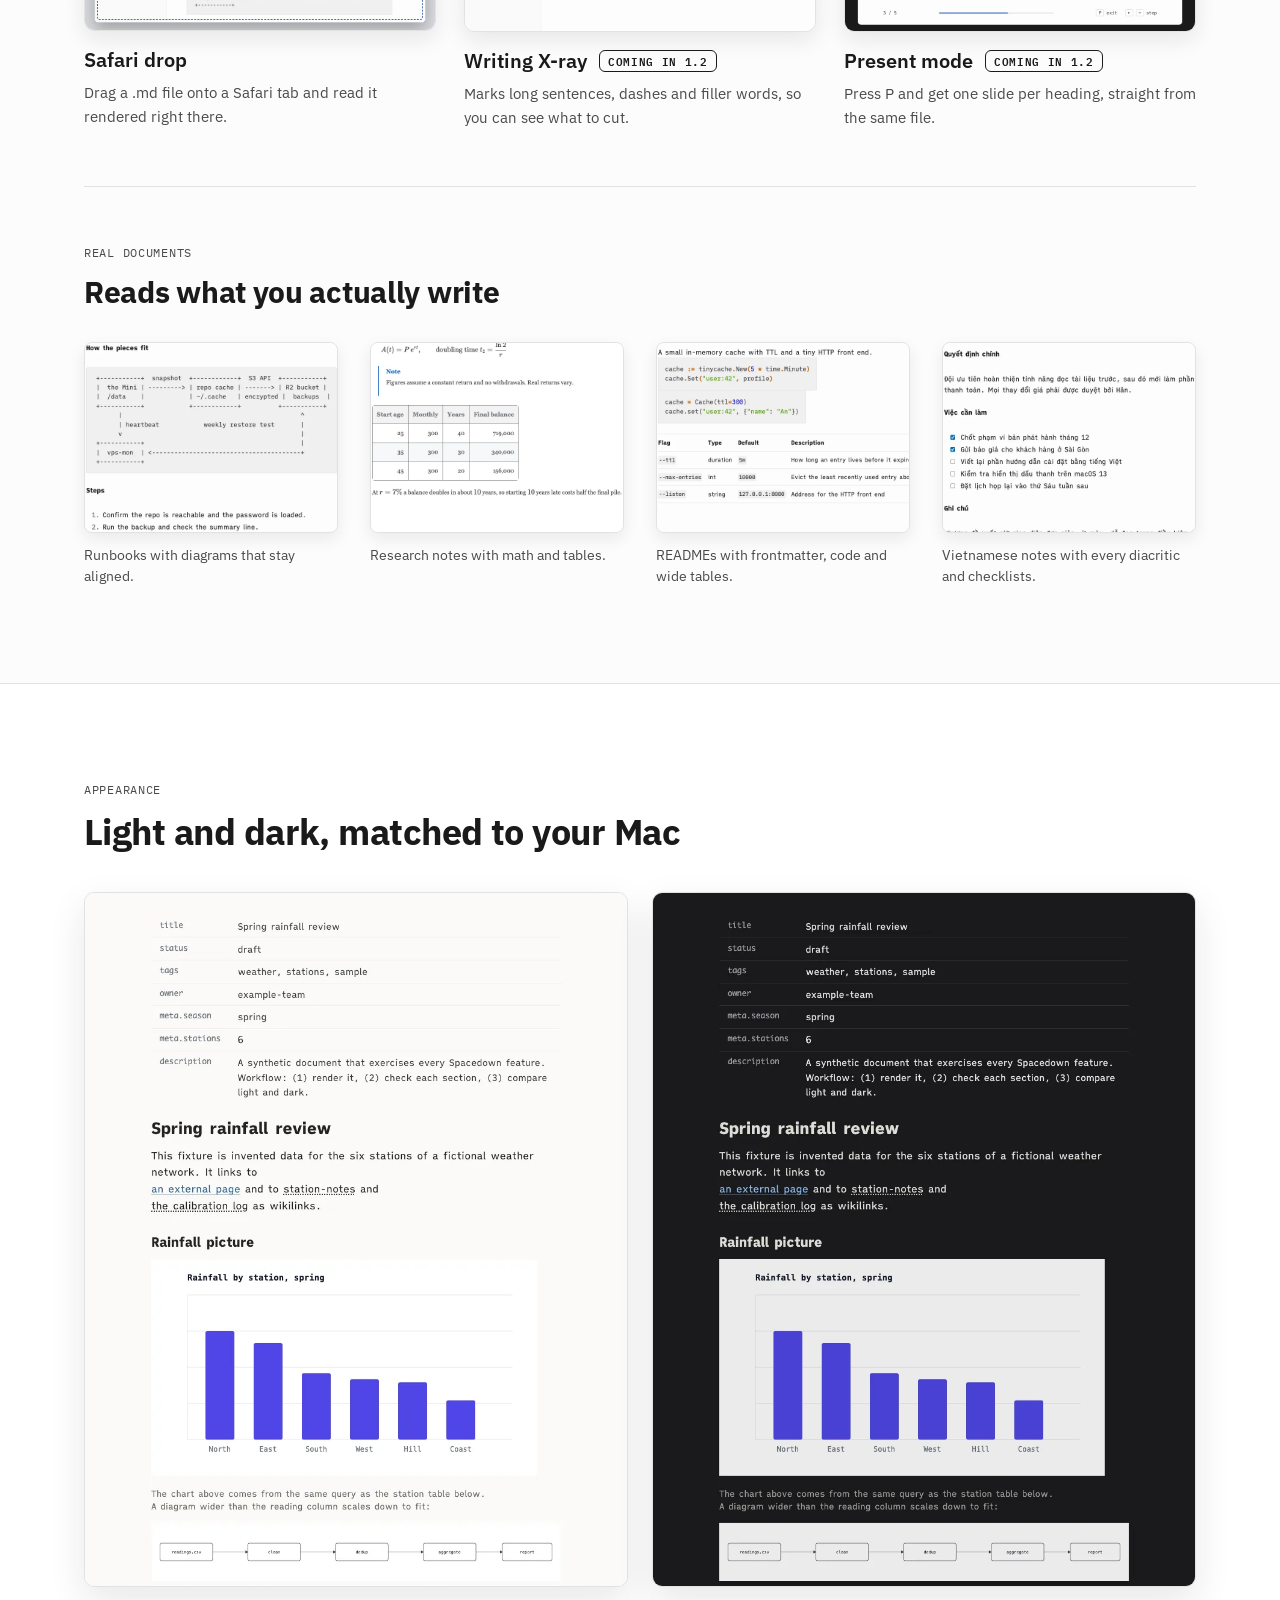
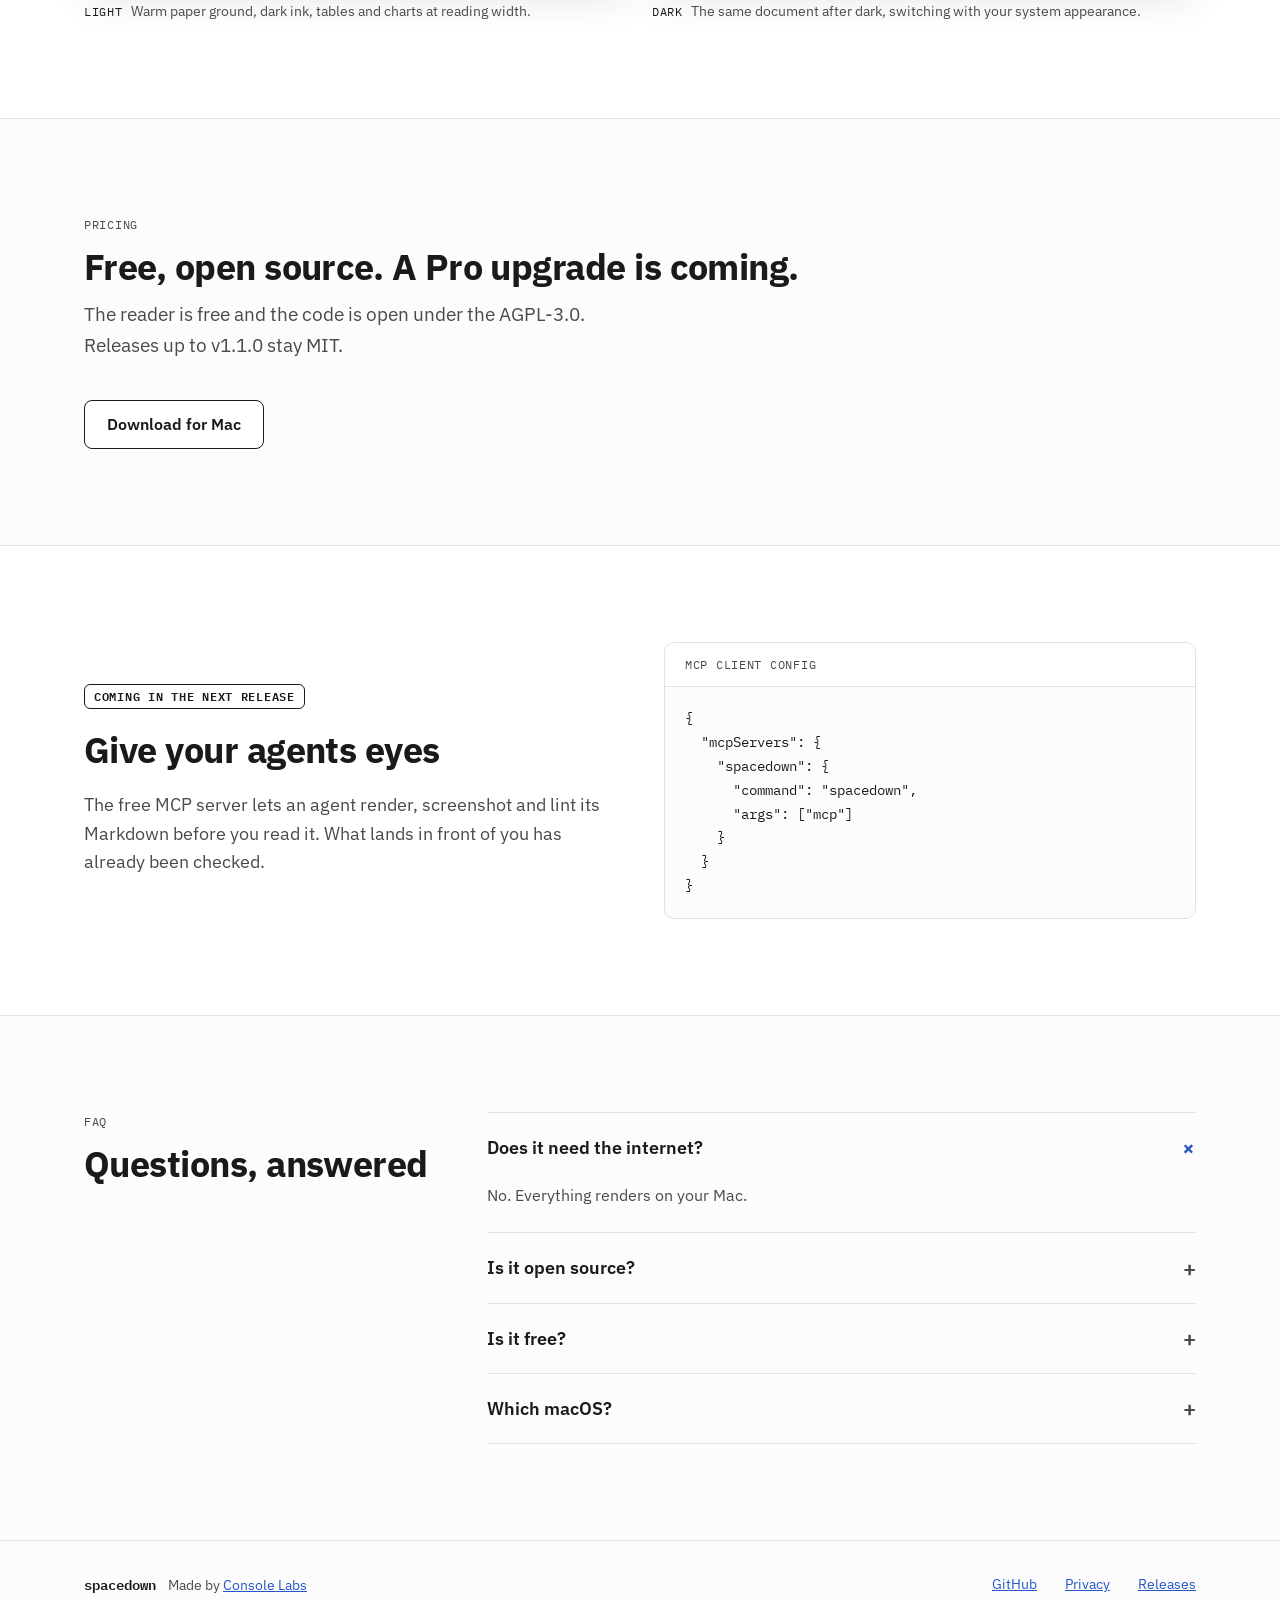
==== commit ac151c80: "feat(contract): universal build, .dev ids for Debug, drop the icon stub" ====
--- a/site/index.html
+++ b/site/index.html
@@ -56,7 +56,7 @@
 <code>brew install --cask consolelabs/tap/spacedown</code>
 <button class="copy" type="button" data-copy="brew install --cask consolelabs/tap/spacedown">Copy</button>
 </div>
-<p class="facts"><span>macOS 13 or later</span> · <span>notarized</span> · <span>0.9 MB download</span> · <span>works offline</span> · <span>open source (AGPL-3.0)</span></p>
+<p class="facts"><span>macOS 13 or later</span> · <span>notarized</span> · <span>1.4 MB download</span> · <span>works offline</span> · <span>open source (AGPL-3.0)</span></p>
 </div>
 <div class="hero-img">
 <img src="assets/hero.webp" alt="Spacedown previewing a Markdown file in Finder's Quick Look panel" width="1400" height="1206" fetchpriority="high">
